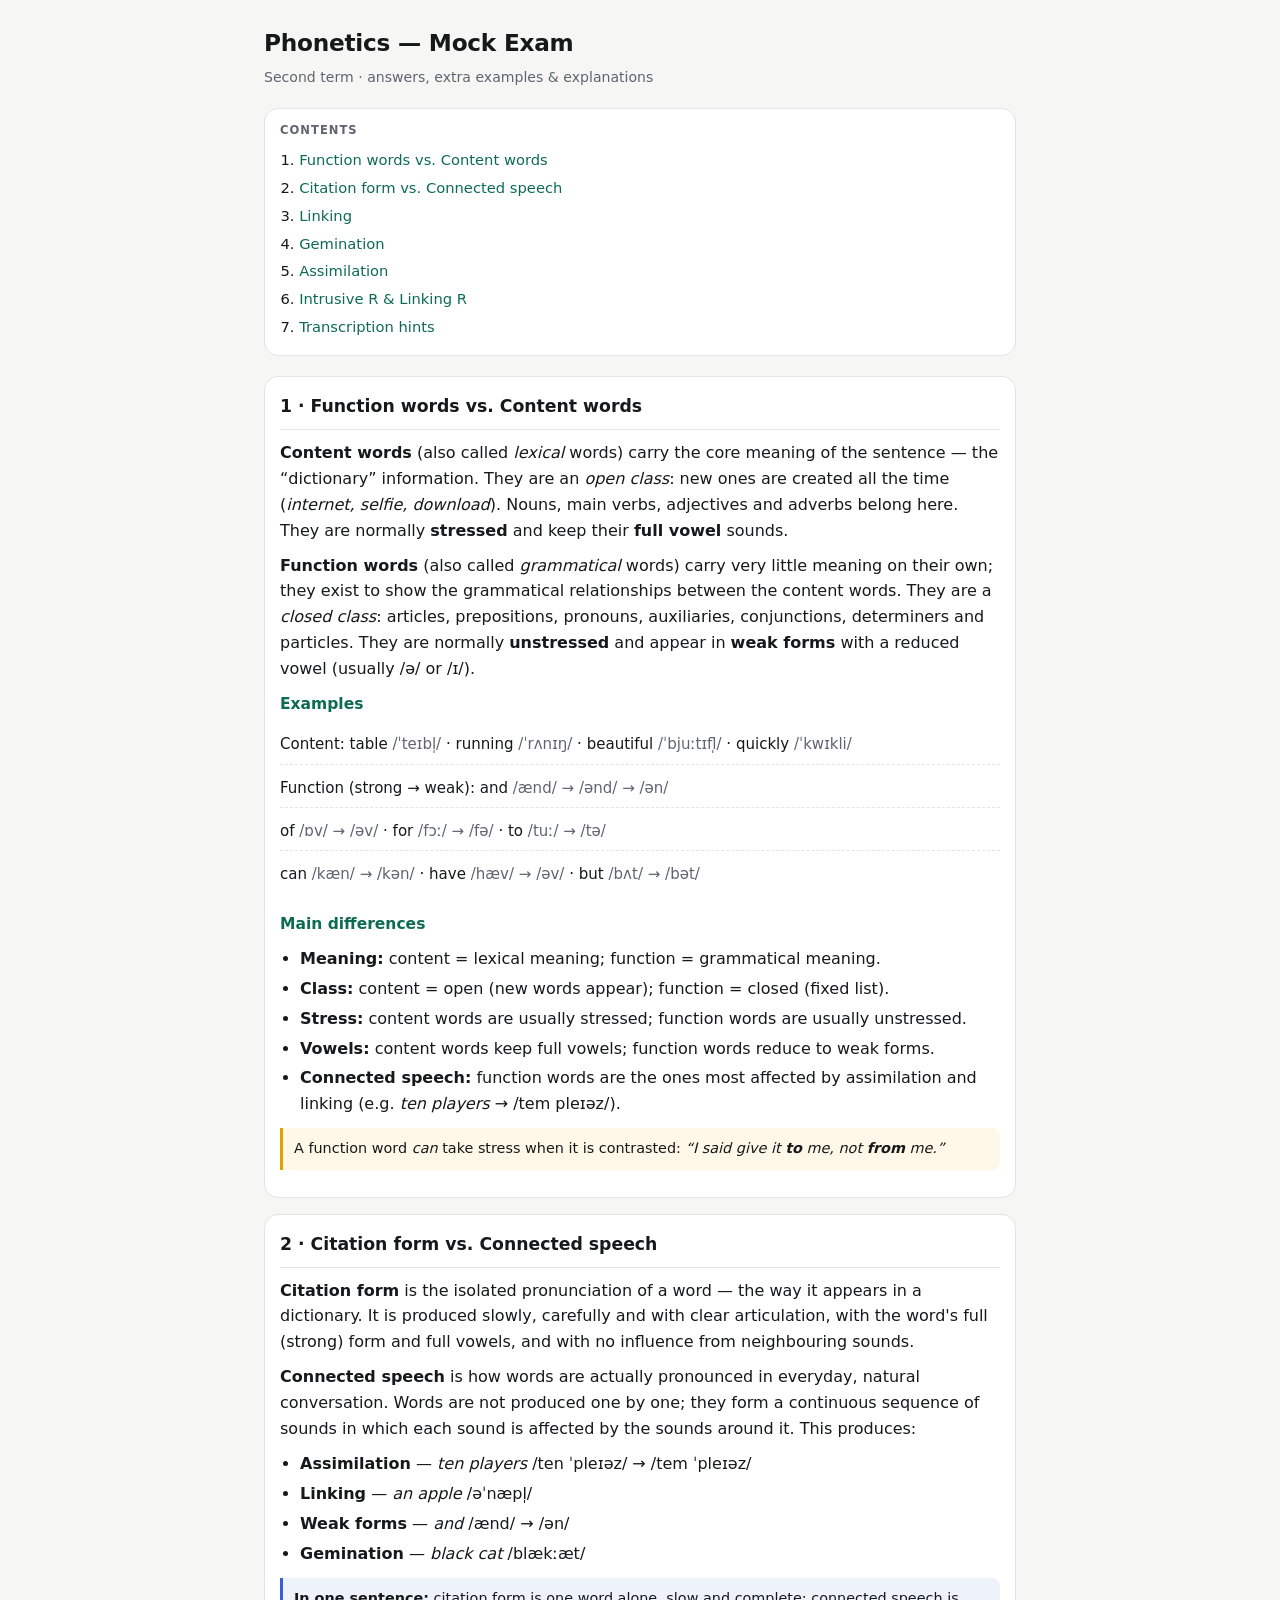
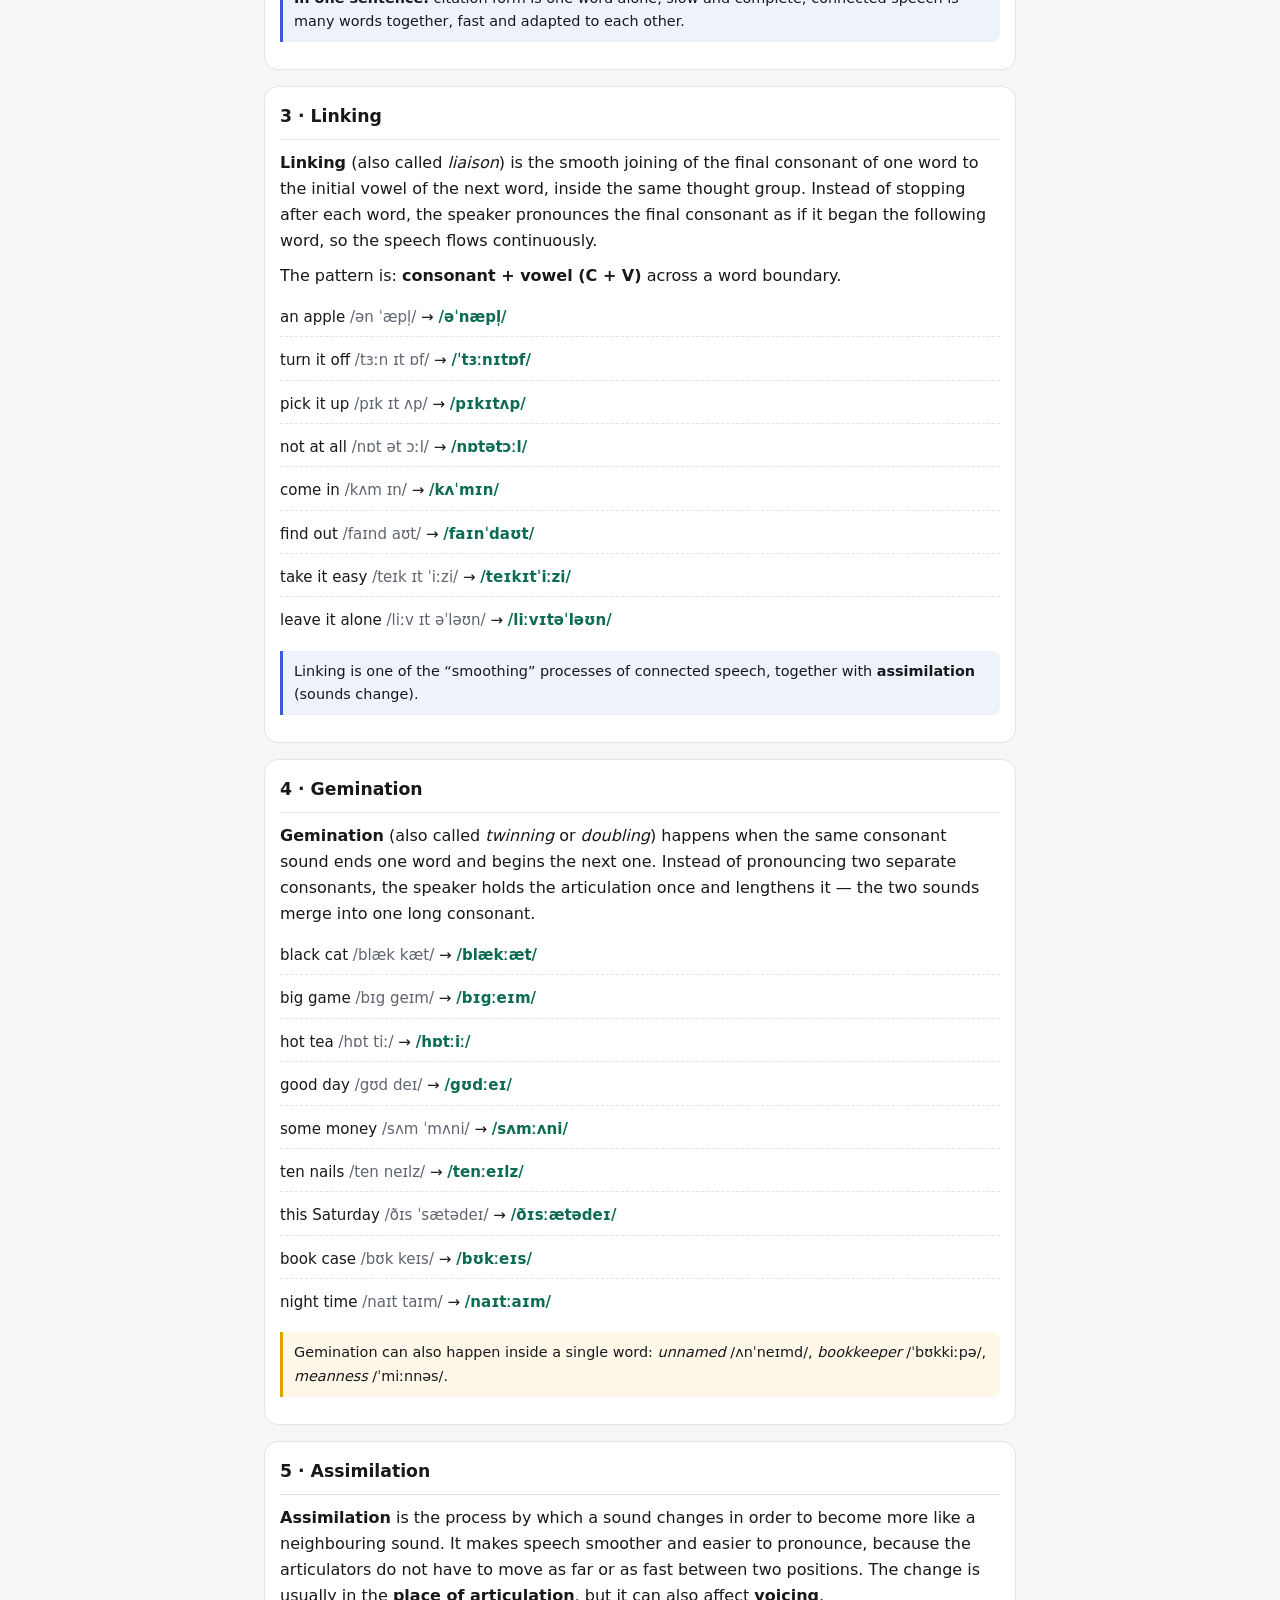
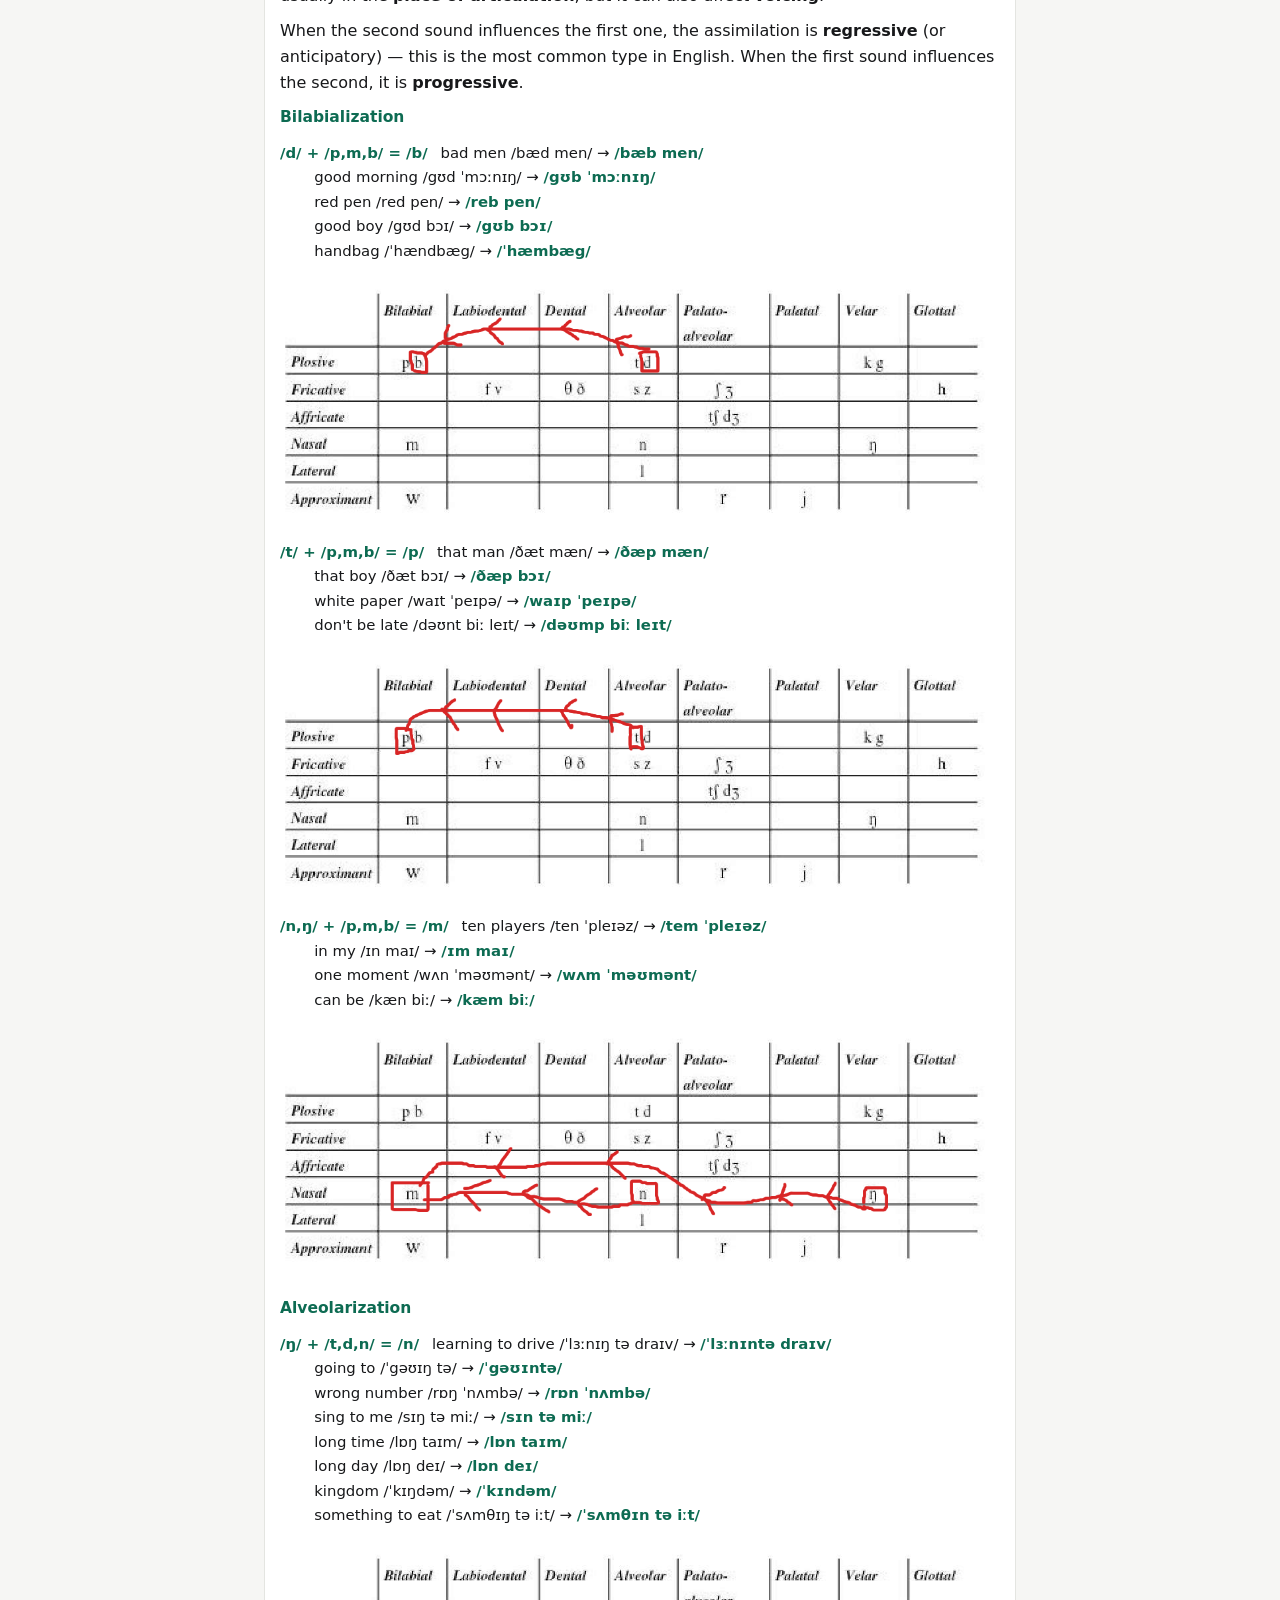
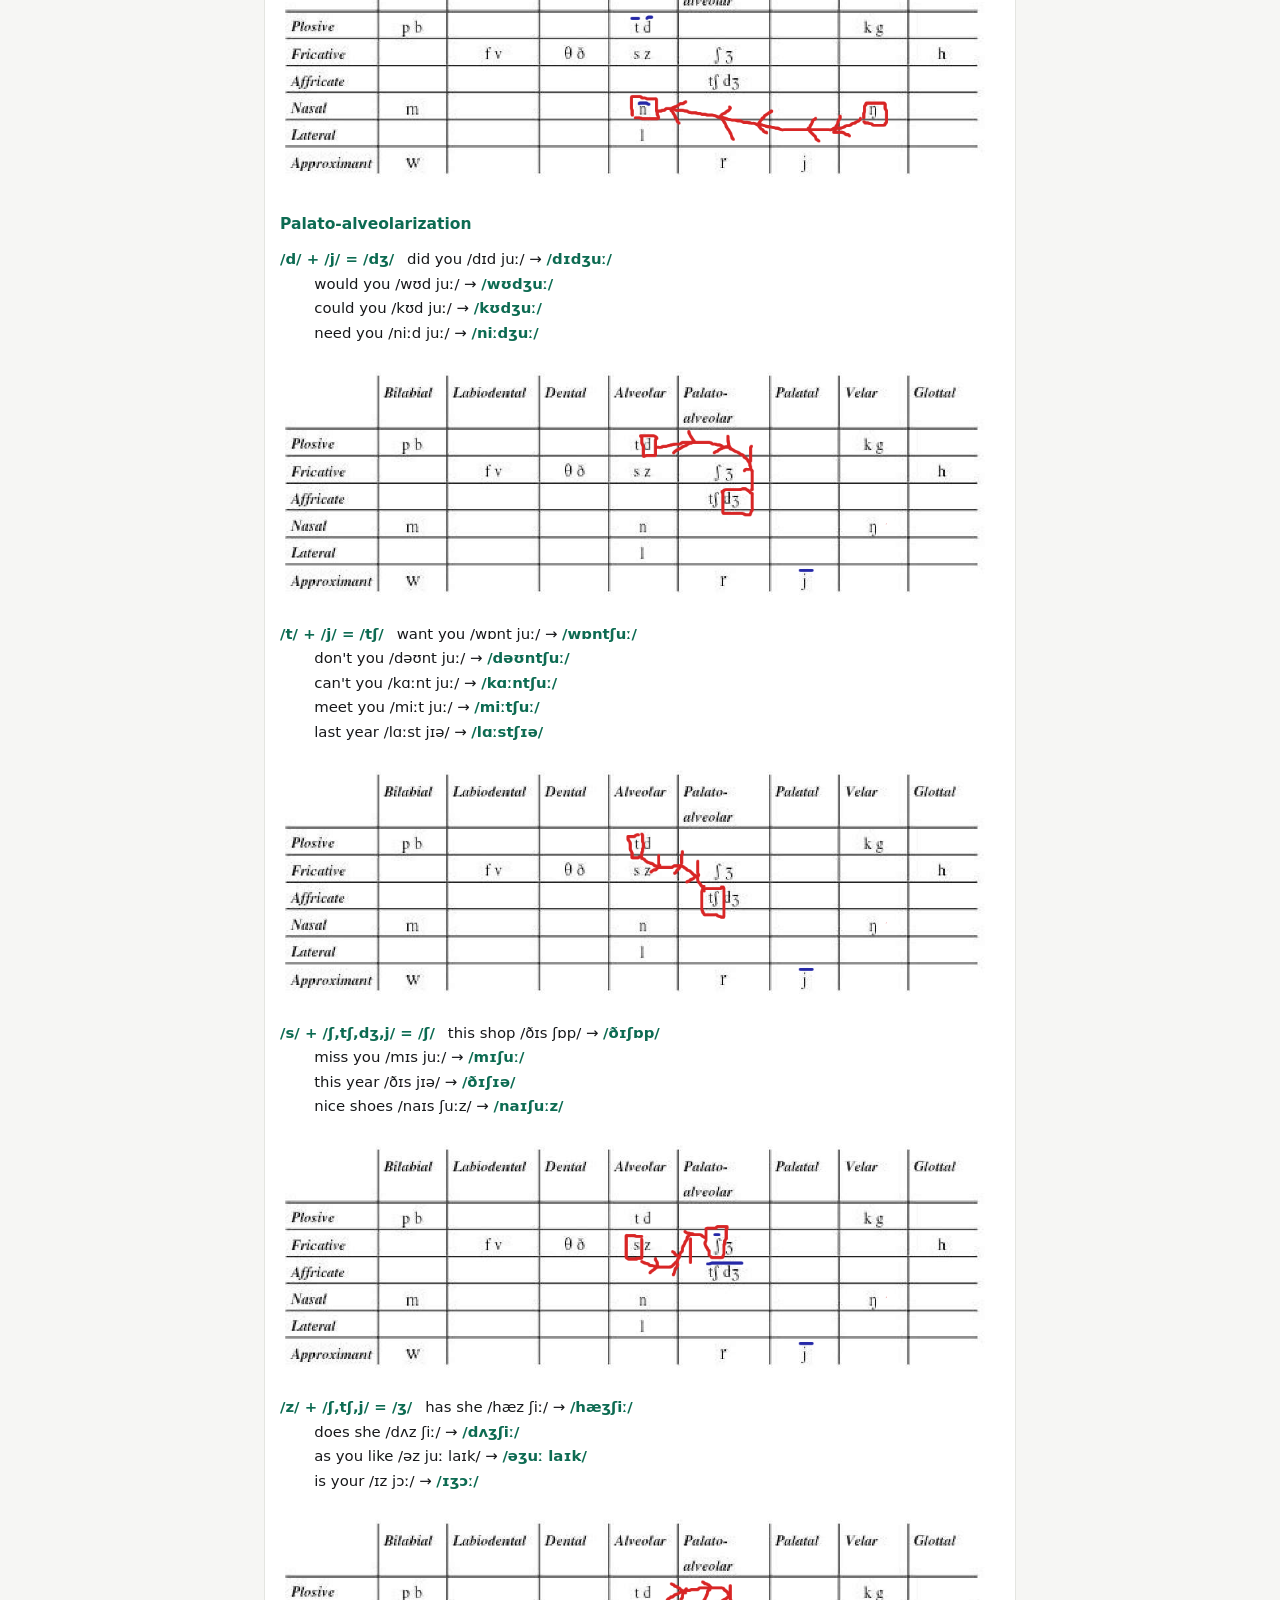
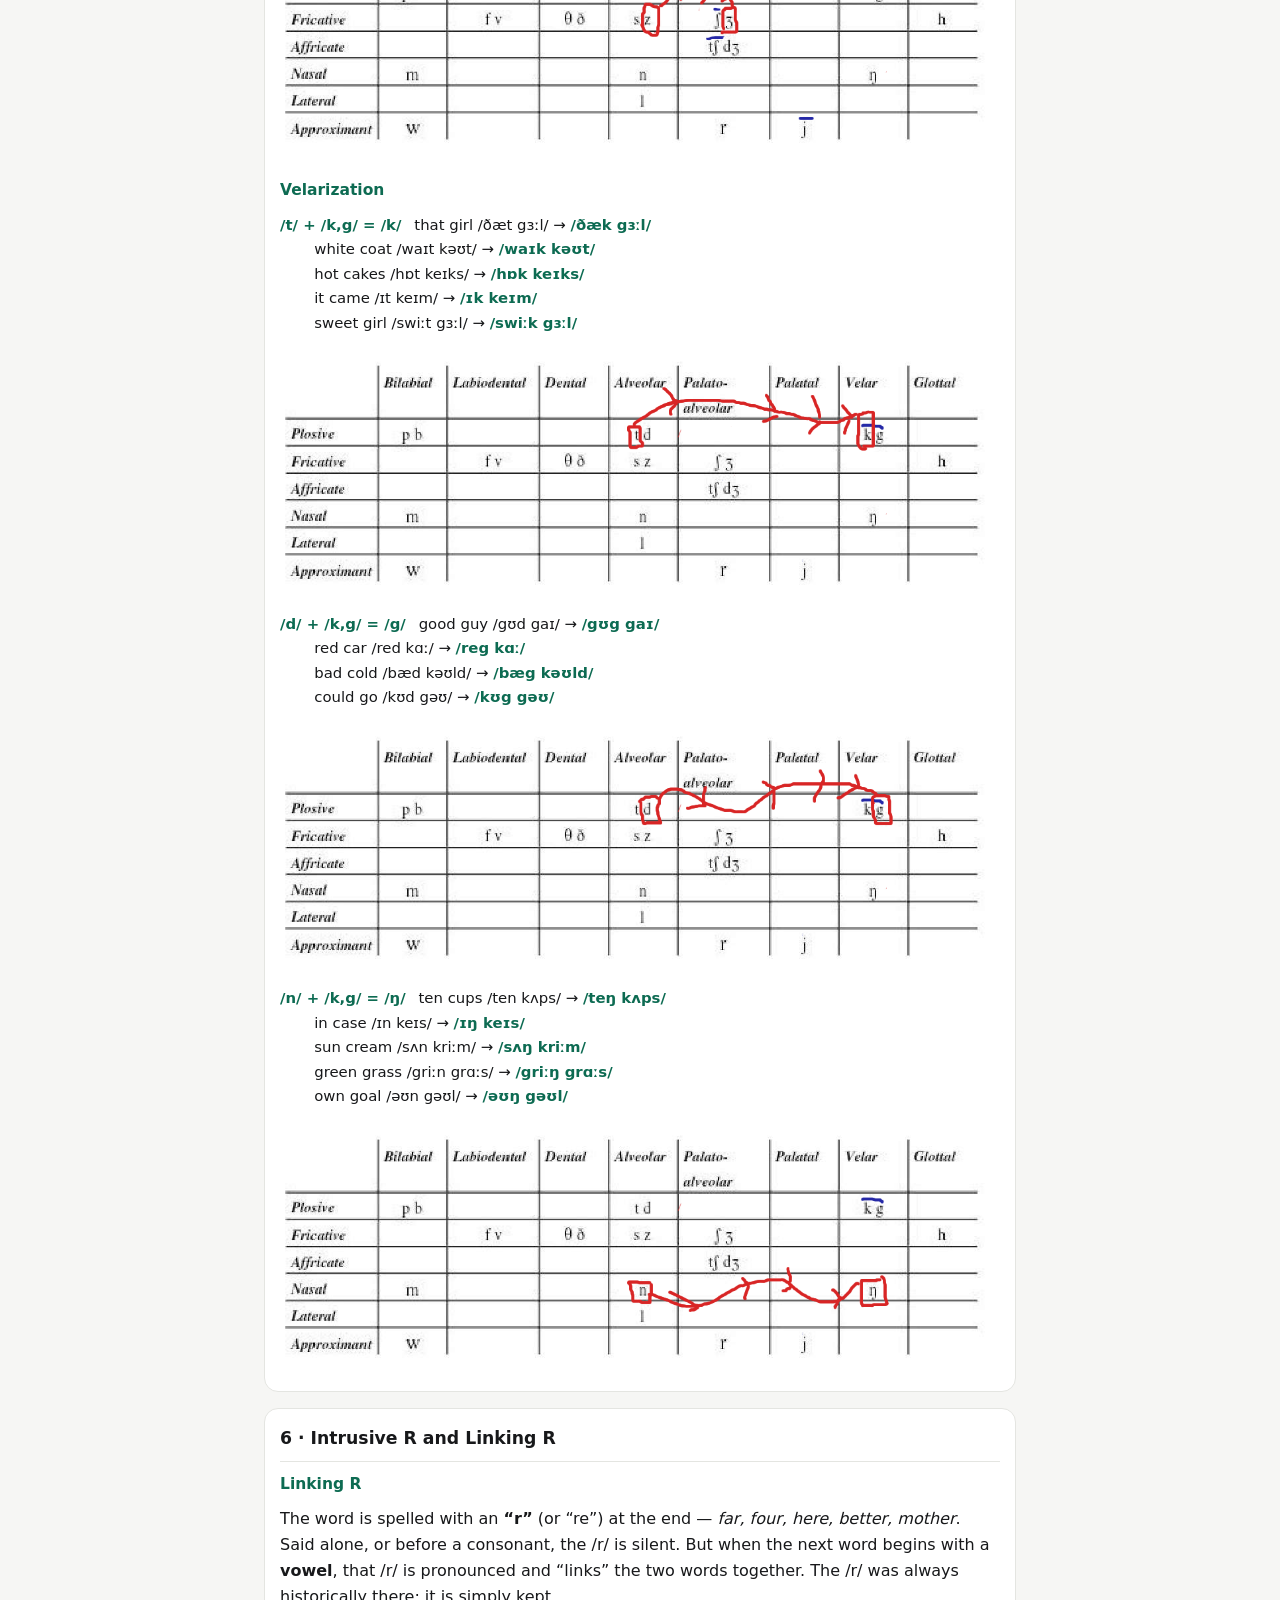
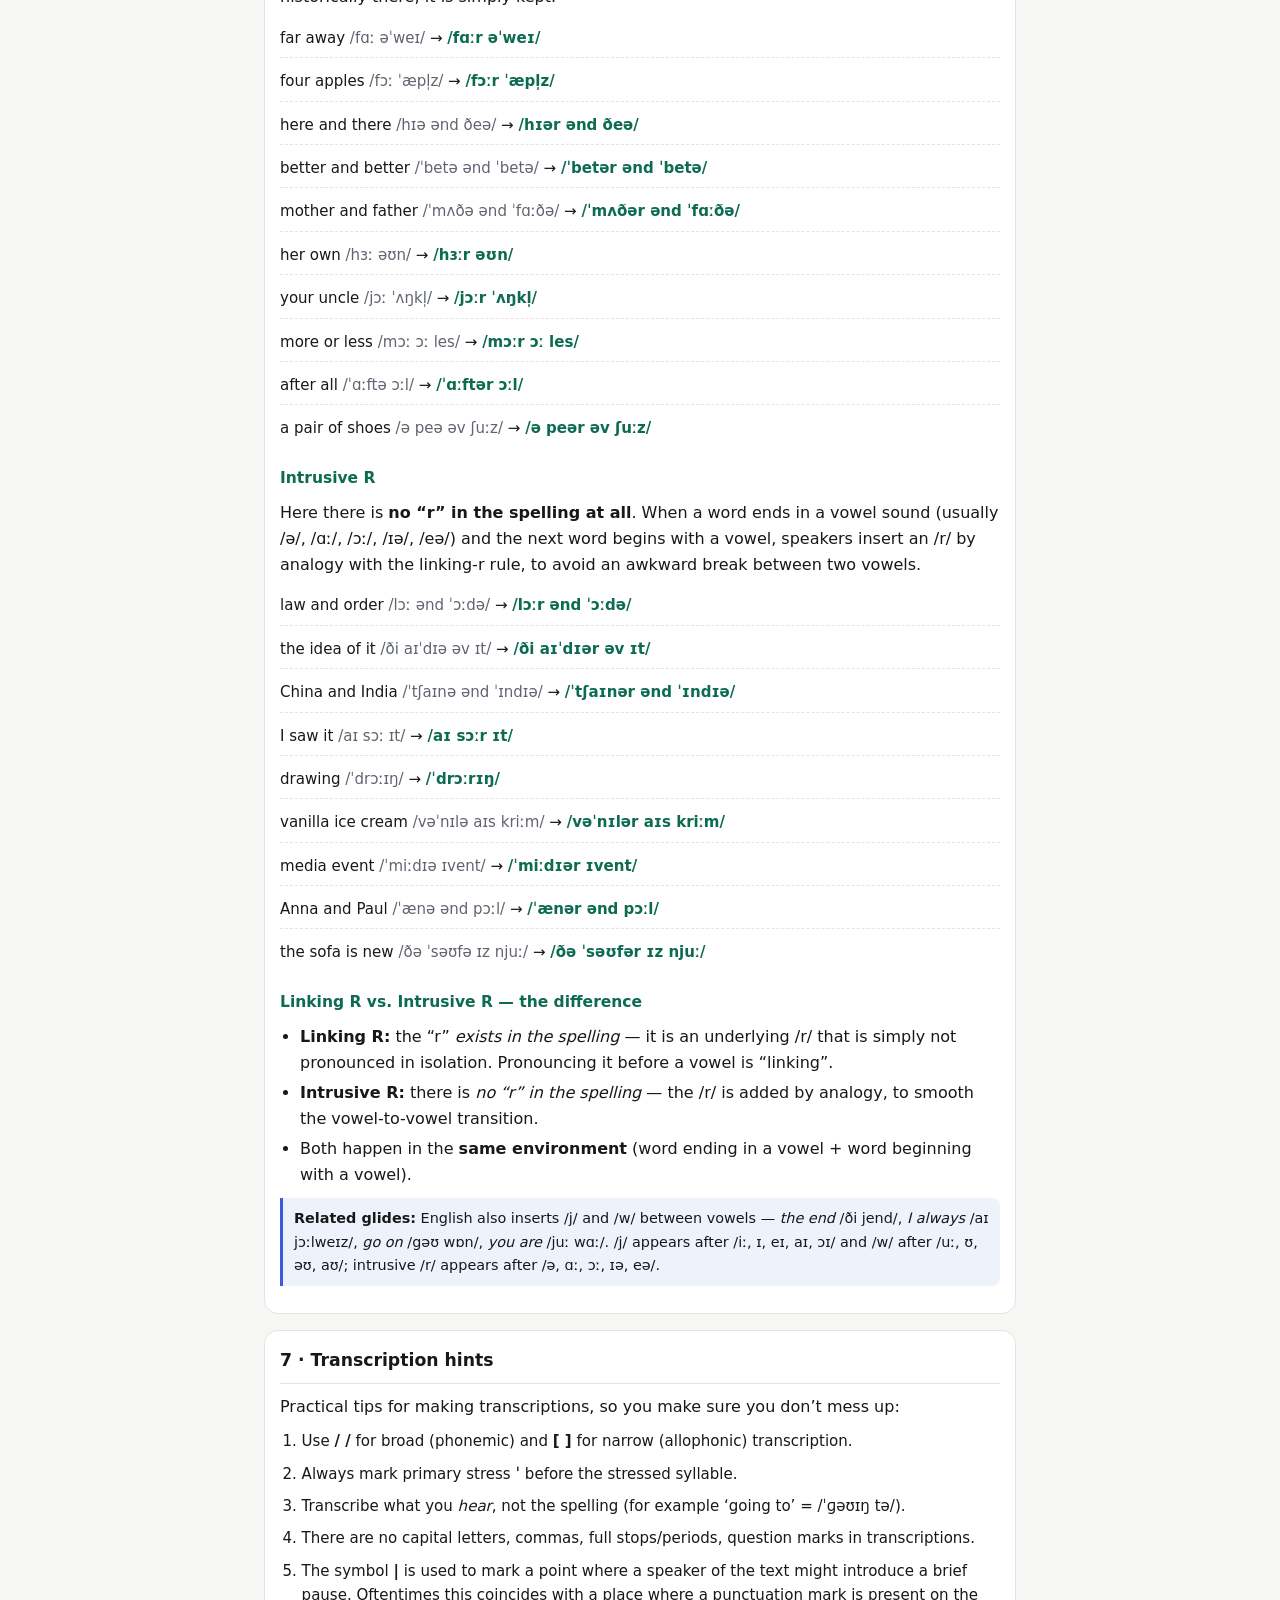
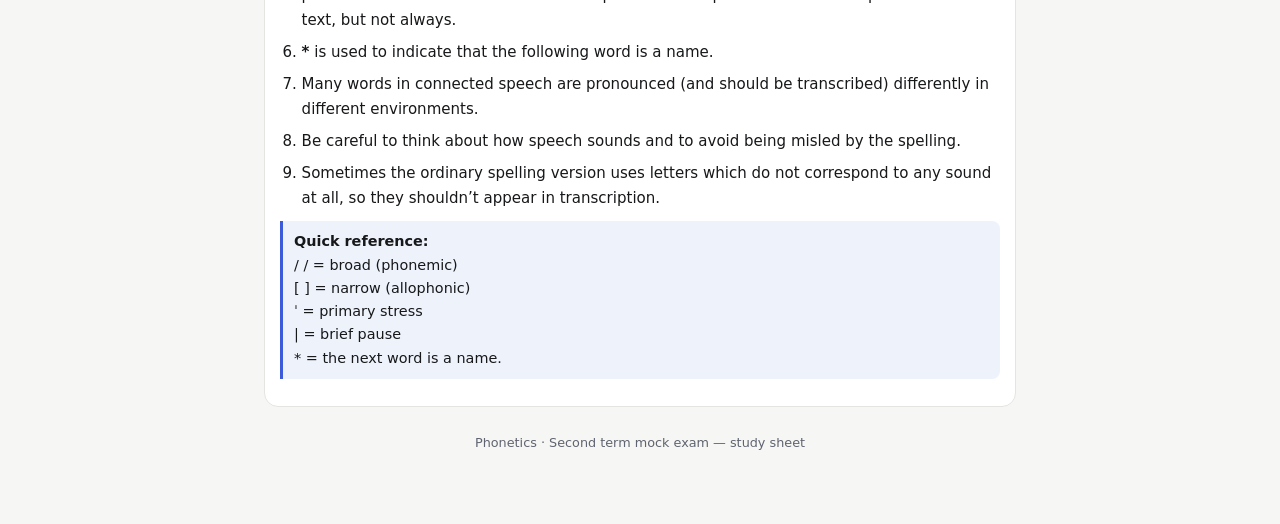
==== secondExamButBetter.html @ a76ed467 "add images and other exp" ====
<!DOCTYPE html>
<html lang="en">
<head>
<meta charset="utf-8">
<meta name="viewport" content="width=device-width, initial-scale=1">
<title>Phonetics — Mock Exam Study Notes</title>
<style>
  :root{
    --bg:#f6f6f4; --card:#fff; --fg:#17181a; --muted:#5f6470;
    --line:#e4e5e1; --accent:#0d6b52;
    --ipa: "Charis SIL","Doulos SIL","Gentium Plus","Lucida Sans Unicode","Segoe UI",system-ui,sans-serif;
  }
  *{box-sizing:border-box}
  html{-webkit-text-size-adjust:100%}
  body{
    margin:0; background:var(--bg); color:var(--fg);
    font:16px/1.62 system-ui,-apple-system,"Segoe UI",Roboto,Helvetica,Arial,sans-serif;
  }
  .wrap{max-width:780px; margin:0 auto; padding:18px 14px 70px}
  header{padding:6px 0 10px}
  h1{font-size:1.45rem; margin:0 0 4px; letter-spacing:-.01em}
  .sub{margin:0; color:var(--muted); font-size:.88rem}

  nav.toc{background:var(--card); border:1px solid var(--line); border-radius:14px; padding:12px 15px; margin:10px 0 20px}
  nav.toc h2{font-size:.72rem; text-transform:uppercase; letter-spacing:.09em; color:var(--muted); margin:0 0 8px; border:0; padding:0}
  nav.toc ol{margin:0; padding-left:1.3em; font-size:.92rem}
  nav.toc li{margin:4px 0}

  a{color:var(--accent); text-decoration:none}
  a:hover{text-decoration:underline}

  section{background:var(--card); border:1px solid var(--line); border-radius:14px; padding:16px 15px; margin:0 0 16px; scroll-margin-top:12px}
  h2{font-size:1.08rem; margin:0 0 10px; padding-bottom:8px; border-bottom:1px solid var(--line)}
  h3{font-size:.97rem; margin:18px 0 6px; color:var(--accent)}
  h3:first-of-type{margin-top:10px}
  p{margin:9px 0}
  ul,ol{margin:9px 0; padding-left:1.25em}
  li{margin:4px 0}

  .ipa,.from,.to,code{font-family:var(--ipa)}

  /* plain example list */
  ul.ex{list-style:none; padding:0; margin:8px 0}
  ul.ex li{padding:7px 0; border-bottom:1px dashed var(--line); font-size:.94rem; font-family:var(--ipa)}
  ul.ex li:last-child{border-bottom:0}
  .from{color:var(--muted)}
  .to{font-weight:650; color:var(--accent)}

  /* grouped assimilation rules */
  .rule-block{
    font-family:var(--ipa);
    font-size:.93rem;
    line-height:1.65;
    margin:10px 0 16px;
  }
  .rule-first{margin:0}
  .rule-first b{color:var(--accent); font-weight:700; margin-right:.55em}
  .rule-cont{margin:0; padding-left:2.3em}
  .rule-first .to, .rule-cont .to{font-weight:650; color:var(--accent)}

  /* transcription hints */
  ol.hints{padding-left:1.35em}
  ol.hints li{margin:8px 0; font-size:.94rem}

  .note{background:#fff8e8; border-left:3px solid #e0a100; padding:9px 11px; border-radius:0 8px 8px 0; font-size:.9rem; margin:11px 0}
  .tip{background:#eef2fb; border-left:3px solid #3b5bdb; padding:9px 11px; border-radius:0 8px 8px 0; font-size:.9rem; margin:11px 0}

  footer{text-align:center; color:var(--muted); font-size:.8rem; padding:10px 0 0}

  @media print{
    body{background:#fff}
    section,nav.toc{border-color:#ccc; break-inside:avoid}
    a{color:var(--fg)}
  }
  img{
width: 100%;
    
  }
</style>
</head>
<body>
<div class="wrap">

  <header>
    <h1>Phonetics — Mock Exam</h1>
    <p class="sub">Second term · answers, extra examples &amp; explanations</p>
  </header>

  <nav class="toc">
    <h2>Contents</h2>
    <ol>
      <li><a href="#q1">Function words vs. Content words</a></li>
      <li><a href="#q5">Citation form vs. Connected speech</a></li>
      <li><a href="#link">Linking</a></li>
      <li><a href="#gem">Gemination</a></li>
      <li><a href="#assim">Assimilation</a></li>
      <li><a href="#r">Intrusive R &amp; Linking R</a></li>
      <li><a href="#hints">Transcription hints</a></li>
    </ol>
  </nav>

  <main>

    <!-- 1 · Function vs Content words -->
    <section id="q1">
      <h2>1 · Function words vs. Content words</h2>

      <p><strong>Content words</strong> (also called <em>lexical</em> words) carry the core meaning of the
      sentence — the “dictionary” information. They are an <em>open class</em>: new ones are created all the
      time (<em>internet, selfie, download</em>). Nouns, main verbs, adjectives and adverbs belong here.
      They are normally <strong>stressed</strong> and keep their <strong>full vowel</strong> sounds.</p>

      <p><strong>Function words</strong> (also called <em>grammatical</em> words) carry very little meaning on
      their own; they exist to show the grammatical relationships between the content words. They are a
      <em>closed class</em>: articles, prepositions, pronouns, auxiliaries, conjunctions, determiners and
      particles. They are normally <strong>unstressed</strong> and appear in <strong>weak forms</strong> with a
      reduced vowel (usually /ə/ or /ɪ/).</p>

      <h3>Examples</h3>
      <ul class="ex">
        <li>Content: table <span class="from">/ˈteɪbl̩/</span> · running <span class="from">/ˈrʌnɪŋ/</span> · beautiful <span class="from">/ˈbjuːtɪfl̩/</span> · quickly <span class="from">/ˈkwɪkli/</span></li>
        <li>Function (strong → weak): and <span class="from">/ænd/ → /ənd/ → /ən/</span></li>
        <li>of <span class="from">/ɒv/ → /əv/</span> · for <span class="from">/fɔː/ → /fə/</span> · to <span class="from">/tuː/ → /tə/</span></li>
        <li>can <span class="from">/kæn/ → /kən/</span> · have <span class="from">/hæv/ → /əv/</span> · but <span class="from">/bʌt/ → /bət/</span></li>
      </ul>

      <h3>Main differences</h3>
      <ul>
        <li><strong>Meaning:</strong> content = lexical meaning; function = grammatical meaning.</li>
        <li><strong>Class:</strong> content = open (new words appear); function = closed (fixed list).</li>
        <li><strong>Stress:</strong> content words are usually stressed; function words are usually unstressed.</li>
        <li><strong>Vowels:</strong> content words keep full vowels; function words reduce to weak forms.</li>
        <li><strong>Connected speech:</strong> function words are the ones most affected by assimilation
            and linking (e.g. <em>ten players</em> → <span class="ipa">/tem pleɪəz/</span>).</li>
      </ul>

      <div class="note">A function word <em>can</em> take stress when it is contrasted:
      <em>“I said give it <strong>to</strong> me, not <strong>from</strong> me.”</em></div>
    </section>

    <!-- 2 · Citation vs Connected -->
    <section id="q5">
      <h2>2 · Citation form vs. Connected speech</h2>

      <p><strong>Citation form</strong> is the isolated pronunciation of a word — the way it appears in a
      dictionary. It is produced slowly, carefully and with clear articulation, with the word's full (strong)
      form and full vowels, and with no influence from neighbouring sounds.</p>

      <p><strong>Connected speech</strong> is how words are actually pronounced in everyday, natural
      conversation. Words are not produced one by one; they form a continuous sequence of sounds in which each
      sound is affected by the sounds around it. This produces:</p>

      <ul>
        <li><strong>Assimilation</strong> — <em>ten players</em> <span class="ipa">/ten ˈpleɪəz/ → /tem ˈpleɪəz/</span></li>
        <li><strong>Linking</strong> — <em>an apple</em> <span class="ipa">/əˈnæpl̩/</span></li>
        <li><strong>Weak forms</strong> — <em>and</em> <span class="ipa">/ænd/ → /ən/</span></li>
        <li><strong>Gemination</strong> — <em>black cat</em> <span class="ipa">/blækːæt/</span></li>
      </ul>

      <div class="tip"><strong>In one sentence:</strong> citation form is one word alone, slow and complete;
      connected speech is many words together, fast and adapted to each other.</div>
    </section>

    <!-- 3 · Linking -->
    <section id="link">
      <h2>3 · Linking</h2>

      <p><strong>Linking</strong> (also called <em>liaison</em>) is the smooth joining of the final consonant
      of one word to the initial vowel of the next word, inside the same thought group. Instead of stopping
      after each word, the speaker pronounces the final consonant as if it began the following word, so the
      speech flows continuously.</p>

      <p>The pattern is: <strong>consonant + vowel (C + V)</strong> across a word boundary.</p>

      <ul class="ex">
        <li>an apple <span class="from">/ən ˈæpl̩/</span> → <span class="to">/əˈnæpl̩/</span></li>
        <li>turn it off <span class="from">/tɜːn ɪt ɒf/</span> → <span class="to">/ˈtɜːnɪtɒf/</span></li>
        <li>pick it up <span class="from">/pɪk ɪt ʌp/</span> → <span class="to">/pɪkɪtʌp/</span></li>
        <li>not at all <span class="from">/nɒt ət ɔːl/</span> → <span class="to">/nɒtətɔːl/</span></li>
        <li>come in <span class="from">/kʌm ɪn/</span> → <span class="to">/kʌˈmɪn/</span></li>
        <li>find out <span class="from">/faɪnd aʊt/</span> → <span class="to">/faɪnˈdaʊt/</span></li>
        <li>take it easy <span class="from">/teɪk ɪt ˈiːzi/</span> → <span class="to">/teɪkɪtˈiːzi/</span></li>
        <li>leave it alone <span class="from">/liːv ɪt əˈləʊn/</span> → <span class="to">/liːvɪtəˈləʊn/</span></li>
      </ul>

      <div class="tip">Linking is one of the “smoothing” processes of connected speech, together with
      <strong>assimilation</strong> (sounds change).</div>
    </section>

    <!-- 4 · Gemination -->
    <section id="gem">
      <h2>4 · Gemination</h2>

      <p><strong>Gemination</strong> (also called <em>twinning</em> or <em>doubling</em>) happens when the same
      consonant sound ends one word and begins the next one. Instead of pronouncing two separate consonants,
      the speaker holds the articulation once and lengthens it — the two sounds merge into one long
      consonant.</p>

      <ul class="ex">
        <li>black cat <span class="from">/blæk kæt/</span> → <span class="to">/blækːæt/</span></li>
        <li>big game <span class="from">/bɪg geɪm/</span> → <span class="to">/bɪgːeɪm/</span></li>
        <li>hot tea <span class="from">/hɒt tiː/</span> → <span class="to">/hɒtːiː/</span></li>
        <li>good day <span class="from">/gʊd deɪ/</span> → <span class="to">/gʊdːeɪ/</span></li>
        <li>some money <span class="from">/sʌm ˈmʌni/</span> → <span class="to">/sʌmːʌni/</span></li>
        <li>ten nails <span class="from">/ten neɪlz/</span> → <span class="to">/tenːeɪlz/</span></li>
        <li>this Saturday <span class="from">/ðɪs ˈsætədeɪ/</span> → <span class="to">/ðɪsːætədeɪ/</span></li>
        <li>book case <span class="from">/bʊk keɪs/</span> → <span class="to">/bʊkːeɪs/</span></li>
        <li>night time <span class="from">/naɪt taɪm/</span> → <span class="to">/naɪtːaɪm/</span></li>
      </ul>

      <div class="note">Gemination can also happen inside a single word:
      <em>unnamed</em> <span class="ipa">/ʌnˈneɪmd/</span>, <em>bookkeeper</em>
      <span class="ipa">/ˈbʊkkiːpə/</span>, <em>meanness</em> <span class="ipa">/ˈmiːnnəs/</span>.</div>
    </section>

    <!-- 5 · Assimilation -->
    <section id="assim">
      <h2>5 · Assimilation</h2>

      <p><strong>Assimilation</strong> is the process by which a sound changes in order to become more like a
      neighbouring sound. It makes speech smoother and easier to pronounce, because the articulators do not
      have to move as far or as fast between two positions. The change is usually in the
      <strong>place of articulation</strong>, but it can also affect <strong>voicing</strong>.</p>

      <p>When the second sound influences the first one, the assimilation is
      <strong>regressive</strong> (or anticipatory) — this is the most common type in English. When the first
      sound influences the second, it is <strong>progressive</strong>.</p>

      <h3>Bilabialization</h3>

      <div class="rule-block">
        <p class="rule-first"><b>/d/ + /p,m,b/ = /b/</b> bad men /bæd men/ → <span class="to">/bæb men/</span></p>
        <p class="rule-cont">good morning /gʊd ˈmɔːnɪŋ/ → <span class="to">/gʊb ˈmɔːnɪŋ/</span></p>
        <p class="rule-cont">red pen /red pen/ → <span class="to">/reb pen/</span></p>
        <p class="rule-cont">good boy /gʊd bɔɪ/ → <span class="to">/gʊb bɔɪ/</span></p>
        <p class="rule-cont">handbag /ˈhændbæg/ → <span class="to">/ˈhæmbæg/</span></p>
      </div>
      <img src="imgs/img0.png" >

      <div class="rule-block">
        <p class="rule-first"><b>/t/ + /p,m,b/ = /p/</b> that man /ðæt mæn/ → <span class="to">/ðæp mæn/</span></p>
        <p class="rule-cont">that boy /ðæt bɔɪ/ → <span class="to">/ðæp bɔɪ/</span></p>
        <p class="rule-cont">white paper /waɪt ˈpeɪpə/ → <span class="to">/waɪp ˈpeɪpə/</span></p>
        <p class="rule-cont">don't be late /dəʊnt biː leɪt/ → <span class="to">/dəʊmp biː leɪt/</span></p>
      </div>

      <img src="./imgs/img1.png" >
      <div class="rule-block">
        <p class="rule-first"><b>/n,ŋ/ + /p,m,b/ = /m/</b> ten players /ten ˈpleɪəz/ → <span class="to">/tem ˈpleɪəz/</span></p>
        <p class="rule-cont">in my /ɪn maɪ/ → <span class="to">/ɪm maɪ/</span></p>
        <p class="rule-cont">one moment /wʌn ˈməʊmənt/ → <span class="to">/wʌm ˈməʊmənt/</span></p>
        <p class="rule-cont">can be /kæn biː/ → <span class="to">/kæm biː/</span></p>
      </div>

      <img src="./imgs/img2.png" >
      <h3>Alveolarization</h3>

      <div class="rule-block">
        <p class="rule-first"><b>/ŋ/ + /t,d,n/ = /n/</b> learning to drive /ˈlɜːnɪŋ tə draɪv/ → <span class="to">/ˈlɜːnɪntə draɪv/</span></p>
        <p class="rule-cont">going to /ˈgəʊɪŋ tə/ → <span class="to">/ˈgəʊɪntə/</span></p>
        <p class="rule-cont">wrong number /rɒŋ ˈnʌmbə/ → <span class="to">/rɒn ˈnʌmbə/</span></p>
        <p class="rule-cont">sing to me /sɪŋ tə miː/ → <span class="to">/sɪn tə miː/</span></p>
        <p class="rule-cont">long time /lɒŋ taɪm/ → <span class="to">/lɒn taɪm/</span></p>
        <p class="rule-cont">long day /lɒŋ deɪ/ → <span class="to">/lɒn deɪ/</span></p>
        <p class="rule-cont">kingdom /ˈkɪŋdəm/ → <span class="to">/ˈkɪndəm/</span></p>
        <p class="rule-cont">something to eat /ˈsʌmθɪŋ tə iːt/ → <span class="to">/ˈsʌmθɪn tə iːt/</span></p>
      </div>


      <img src="./imgs/img3.png" >
      <h3>Palato-alveolarization</h3>

      <div class="rule-block">
        <p class="rule-first"><b>/d/ + /j/ = /dʒ/</b> did you /dɪd juː/ → <span class="to">/dɪdʒuː/</span></p>
        <p class="rule-cont">would you /wʊd juː/ → <span class="to">/wʊdʒuː/</span></p>
        <p class="rule-cont">could you /kʊd juː/ → <span class="to">/kʊdʒuː/</span></p>
        <p class="rule-cont">need you /niːd juː/ → <span class="to">/niːdʒuː/</span></p>
      </div>


      <img src="./imgs/img4.png" >
      <div class="rule-block">
        <p class="rule-first"><b>/t/ + /j/ = /tʃ/</b> want you /wɒnt juː/ → <span class="to">/wɒntʃuː/</span></p>
        <p class="rule-cont">don't you /dəʊnt juː/ → <span class="to">/dəʊntʃuː/</span></p>
        <p class="rule-cont">can't you /kɑːnt juː/ → <span class="to">/kɑːntʃuː/</span></p>
        <p class="rule-cont">meet you /miːt juː/ → <span class="to">/miːtʃuː/</span></p>
        <p class="rule-cont">last year /lɑːst jɪə/ → <span class="to">/lɑːstʃɪə/</span></p>
      </div>


      <img src="./imgs/img5.png" >
      <div class="rule-block">
        <p class="rule-first"><b>/s/ + /ʃ,tʃ,dʒ,j/ = /ʃ/</b> this shop /ðɪs ʃɒp/ → <span class="to">/ðɪʃɒp/</span></p>
        <p class="rule-cont">miss you /mɪs juː/ → <span class="to">/mɪʃuː/</span></p>
        <p class="rule-cont">this year /ðɪs jɪə/ → <span class="to">/ðɪʃɪə/</span></p>
        <p class="rule-cont">nice shoes /naɪs ʃuːz/ → <span class="to">/naɪʃuːz/</span></p>
      </div>

      <img src="./imgs/img6.png" >

      <div class="rule-block">
        <p class="rule-first"><b>/z/ + /ʃ,tʃ,j/ = /ʒ/</b> has she /hæz ʃiː/ → <span class="to">/hæʒʃiː/</span></p>
        <p class="rule-cont">does she /dʌz ʃiː/ → <span class="to">/dʌʒʃiː/</span></p>
        <p class="rule-cont">as you like /əz juː laɪk/ → <span class="to">/əʒuː laɪk/</span></p>
        <p class="rule-cont">is your /ɪz jɔː/ → <span class="to">/ɪʒɔː/</span></p>
      </div>


      <img src="./imgs/img7.png" >
      <h3>Velarization</h3>

      <div class="rule-block">
        <p class="rule-first"><b>/t/ + /k,g/ = /k/</b> that girl /ðæt gɜːl/ → <span class="to">/ðæk gɜːl/</span></p>
        <p class="rule-cont">white coat /waɪt kəʊt/ → <span class="to">/waɪk kəʊt/</span></p>
        <p class="rule-cont">hot cakes /hɒt keɪks/ → <span class="to">/hɒk keɪks/</span></p>
        <p class="rule-cont">it came /ɪt keɪm/ → <span class="to">/ɪk keɪm/</span></p>
        <p class="rule-cont">sweet girl /swiːt gɜːl/ → <span class="to">/swiːk gɜːl/</span></p>
      </div>

      <img src="./imgs/img8.png" >
      <div class="rule-block">
        <p class="rule-first"><b>/d/ + /k,g/ = /g/</b> good guy /gʊd gaɪ/ → <span class="to">/gʊg gaɪ/</span></p>
        <p class="rule-cont">red car /red kɑː/ → <span class="to">/reg kɑː/</span></p>
        <p class="rule-cont">bad cold /bæd kəʊld/ → <span class="to">/bæg kəʊld/</span></p>
        <p class="rule-cont">could go /kʊd gəʊ/ → <span class="to">/kʊg gəʊ/</span></p>
      </div>


      <img src="./imgs/img9.png" >
      <div class="rule-block">
        <p class="rule-first"><b>/n/ + /k,g/ = /ŋ/</b> ten cups /ten kʌps/ → <span class="to">/teŋ kʌps/</span></p>
        <p class="rule-cont">in case /ɪn keɪs/ → <span class="to">/ɪŋ keɪs/</span></p>
        <p class="rule-cont">sun cream /sʌn kriːm/ → <span class="to">/sʌŋ kriːm/</span></p>
        <p class="rule-cont">green grass /griːn grɑːs/ → <span class="to">/griːŋ grɑːs/</span></p>
        <p class="rule-cont">own goal /əʊn gəʊl/ → <span class="to">/əʊŋ gəʊl/</span></p>
      </div>

      <img src="./imgs/img10.png" >
    </section>

    <!-- 6 · Intrusive R & Linking R -->
    <section id="r">
      <h2>6 · Intrusive R and Linking R</h2>

      <h3>Linking R</h3>
      <p>The word is spelled with an <strong>“r”</strong> (or “re”) at the end — <em>far, four, here, better,
      mother</em>. Said alone, or before a consonant, the /r/ is silent. But when the next word begins with a
      <strong>vowel</strong>, that /r/ is pronounced and “links” the two words together. The /r/ was always
      historically there; it is simply kept.</p>

      <ul class="ex">
        <li>far away <span class="from">/fɑː əˈweɪ/</span> → <span class="to">/fɑːr əˈweɪ/</span></li>
        <li>four apples <span class="from">/fɔː ˈæpl̩z/</span> → <span class="to">/fɔːr ˈæpl̩z/</span></li>
        <li>here and there <span class="from">/hɪə ənd ðeə/</span> → <span class="to">/hɪər ənd ðeə/</span></li>
        <li>better and better <span class="from">/ˈbetə ənd ˈbetə/</span> → <span class="to">/ˈbetər ənd ˈbetə/</span></li>
        <li>mother and father <span class="from">/ˈmʌðə ənd ˈfɑːðə/</span> → <span class="to">/ˈmʌðər ənd ˈfɑːðə/</span></li>
        <li>her own <span class="from">/hɜː əʊn/</span> → <span class="to">/hɜːr əʊn/</span></li>
        <li>your uncle <span class="from">/jɔː ˈʌŋkl̩/</span> → <span class="to">/jɔːr ˈʌŋkl̩/</span></li>
        <li>more or less <span class="from">/mɔː ɔː les/</span> → <span class="to">/mɔːr ɔː les/</span></li>
        <li>after all <span class="from">/ˈɑːftə ɔːl/</span> → <span class="to">/ˈɑːftər ɔːl/</span></li>
        <li>a pair of shoes <span class="from">/ə peə əv ʃuːz/</span> → <span class="to">/ə peər əv ʃuːz/</span></li>
      </ul>

      <h3>Intrusive R</h3>
      <p>Here there is <strong>no “r” in the spelling at all</strong>. When a word ends in a vowel sound
      (usually /ə/, /ɑː/, /ɔː/, /ɪə/, /eə/) and the next word begins with a vowel, speakers insert an /r/ by
      analogy with the linking-r rule, to avoid an awkward break between two vowels.</p>

      <ul class="ex">
        <li>law and order <span class="from">/lɔː ənd ˈɔːdə/</span> → <span class="to">/lɔːr ənd ˈɔːdə/</span></li>
        <li>the idea of it <span class="from">/ði aɪˈdɪə əv ɪt/</span> → <span class="to">/ði aɪˈdɪər əv ɪt/</span></li>
        <li>China and India <span class="from">/ˈtʃaɪnə ənd ˈɪndɪə/</span> → <span class="to">/ˈtʃaɪnər ənd ˈɪndɪə/</span></li>
        <li>I saw it <span class="from">/aɪ sɔː ɪt/</span> → <span class="to">/aɪ sɔːr ɪt/</span></li>
        <li>drawing <span class="from">/ˈdrɔːɪŋ/</span> → <span class="to">/ˈdrɔːrɪŋ/</span></li>
        <li>vanilla ice cream <span class="from">/vəˈnɪlə aɪs kriːm/</span> → <span class="to">/vəˈnɪlər aɪs kriːm/</span></li>
        <li>media event <span class="from">/ˈmiːdɪə ɪvent/</span> → <span class="to">/ˈmiːdɪər ɪvent/</span></li>
        <li>Anna and Paul <span class="from">/ˈænə ənd pɔːl/</span> → <span class="to">/ˈænər ənd pɔːl/</span></li>
        <li>the sofa is new <span class="from">/ðə ˈsəʊfə ɪz njuː/</span> → <span class="to">/ðə ˈsəʊfər ɪz njuː/</span></li>
      </ul>

      <h3>Linking R vs. Intrusive R — the difference</h3>
      <ul>
        <li><strong>Linking R:</strong> the “r” <em>exists in the spelling</em> — it is an underlying /r/ that
            is simply not pronounced in isolation. Pronouncing it before a vowel is “linking”.</li>
        <li><strong>Intrusive R:</strong> there is <em>no “r” in the spelling</em> — the /r/ is added by
            analogy, to smooth the vowel-to-vowel transition.</li>
        <li>Both happen in the <strong>same environment</strong> (word ending in a vowel + word beginning with
            a vowel).</li>
      </ul>

      <div class="tip"><strong>Related glides:</strong> English also inserts /j/ and /w/ between vowels —
      <em>the end</em> <span class="ipa">/ði jend/</span>, <em>I always</em> <span class="ipa">/aɪ jɔːlweɪz/</span>,
      <em>go on</em> <span class="ipa">/gəʊ wɒn/</span>, <em>you are</em> <span class="ipa">/juː wɑː/</span>.
      /j/ appears after /iː, ɪ, eɪ, aɪ, ɔɪ/ and /w/ after /uː, ʊ, əʊ, aʊ/; intrusive /r/ appears after
      /ə, ɑː, ɔː, ɪə, eə/.</div>
    </section>

    <!-- 7 · Transcription hints -->
    <section id="hints">
      <h2>7 · Transcription hints</h2>

      <p>Practical tips for making transcriptions, so you make sure you don’t mess up:</p>

      <ol class="hints">
        <li>Use <strong>/ /</strong> for broad (phonemic) and <strong>[ ]</strong> for narrow (allophonic)
            transcription.</li>
        <li>Always mark primary stress <strong>ˈ</strong> before the stressed syllable.</li>
        <li>Transcribe what you <em>hear</em>, not the spelling (for example ‘going to’ =
            <span class="ipa">/ˈɡəʊɪŋ tə/</span>).</li>
        <li>There are no capital letters, commas, full stops/periods, question marks in transcriptions.</li>
        <li>The symbol <strong>|</strong> is used to mark a point where a speaker of the text might introduce a
            brief pause. Oftentimes this coincides with a place where a punctuation mark is present on the
            text, but not always.</li>
        <li><strong>*</strong> is used to indicate that the following word is a name.</li>
        <li>Many words in connected speech are pronounced (and should be transcribed) differently in different
            environments.</li>
        <li>Be careful to think about how speech sounds and to avoid being misled by the spelling.</li>
        <li>Sometimes the ordinary spelling version uses letters which do not correspond to any sound at all,
            so they shouldn’t appear in transcription.</li>
      </ol>

      <div class="tip"><strong>Quick reference:</strong> <br> / / = broad (phonemic) <br> [ ] = narrow (allophonic) <br>
      ˈ = primary stress <br>  | = brief pause <br> * = the next word is a name.</div>
    </section>

  </main>

  <footer>
    Phonetics · Second term mock exam — study sheet
  </footer>

</div>
</body>
</html>
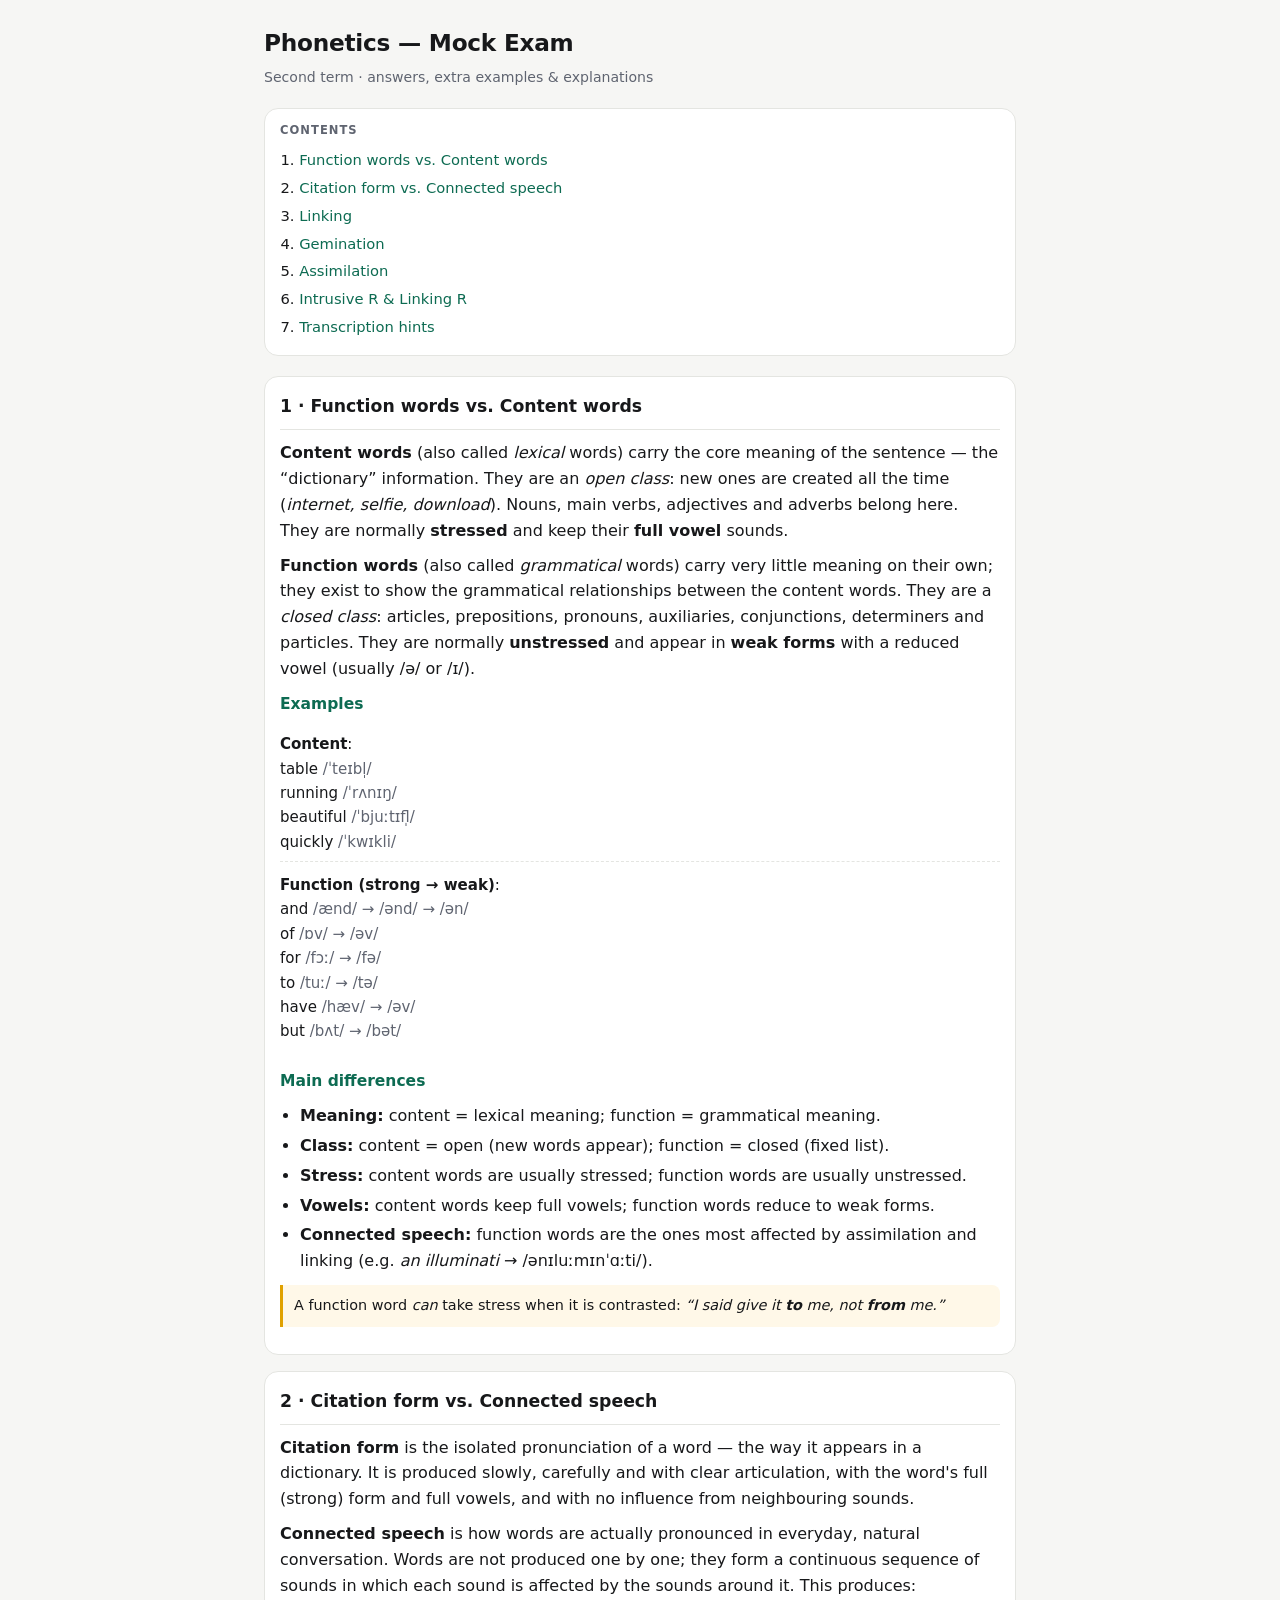
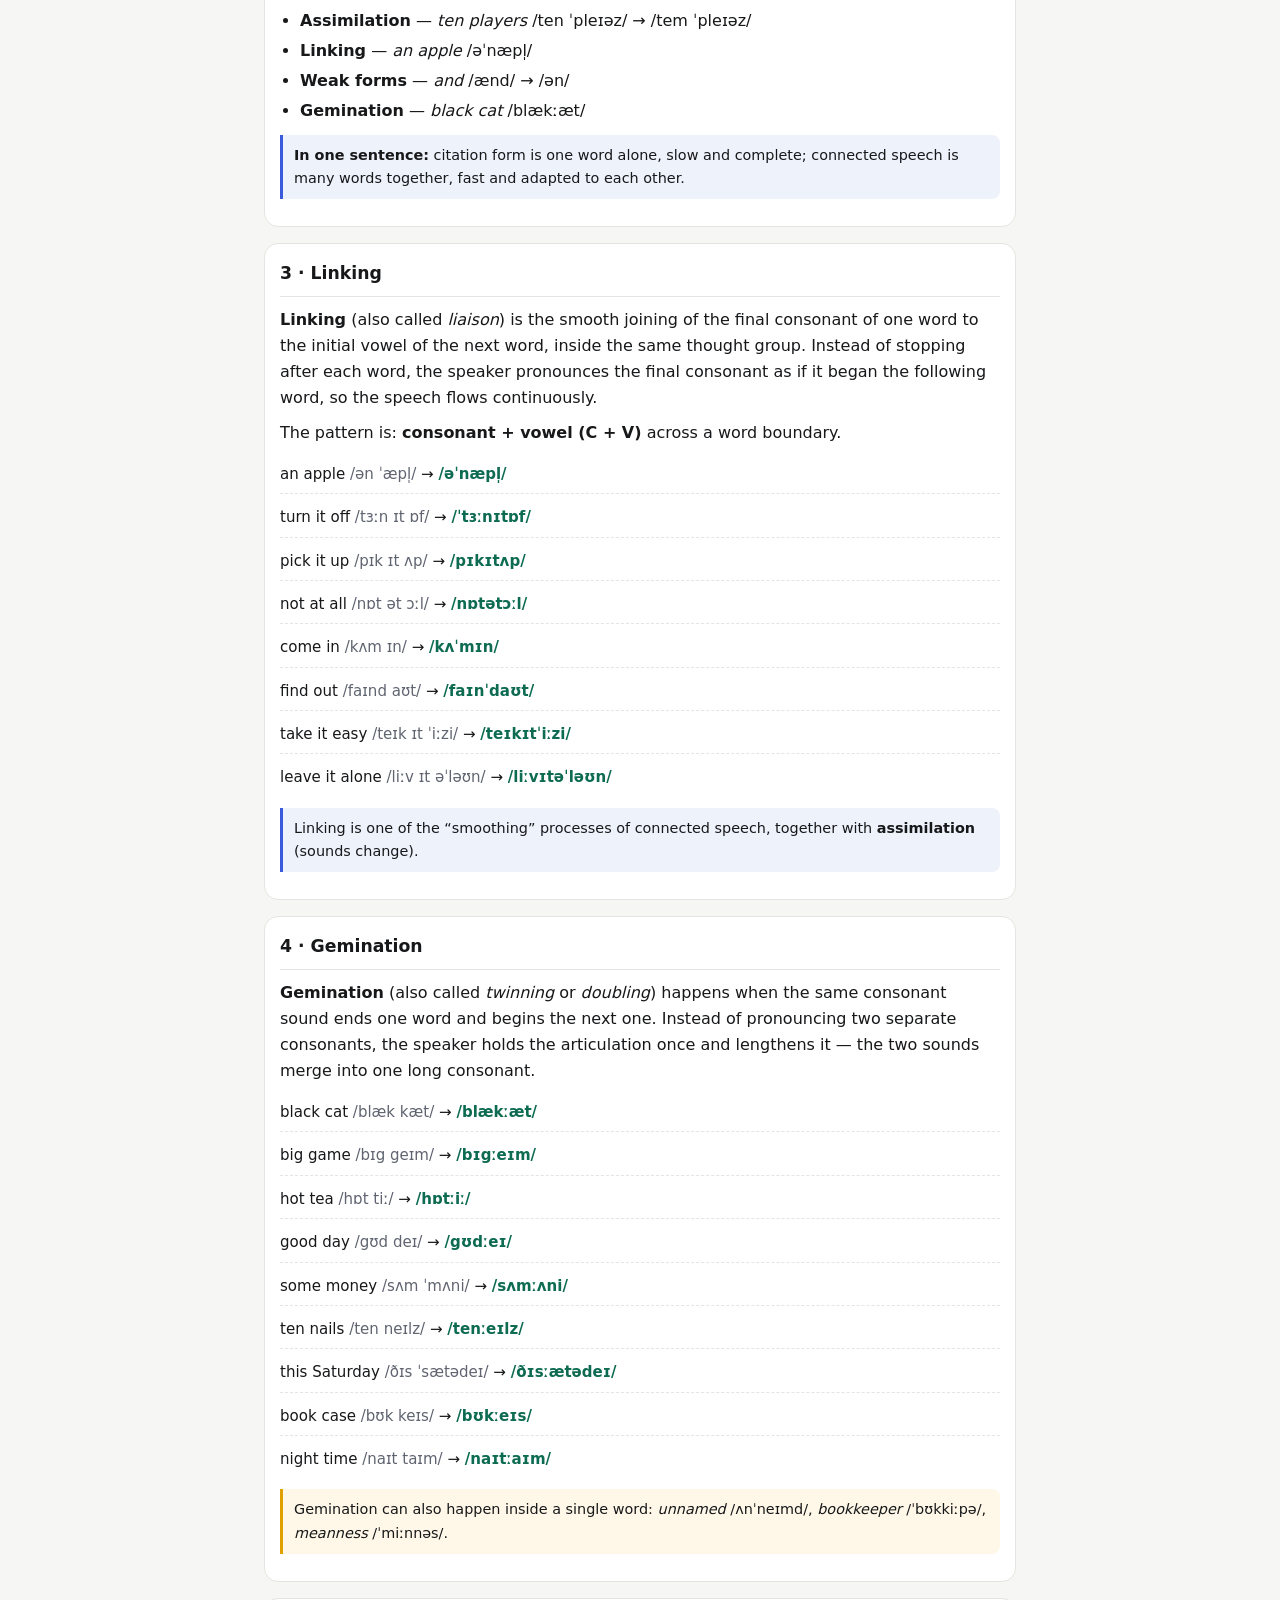
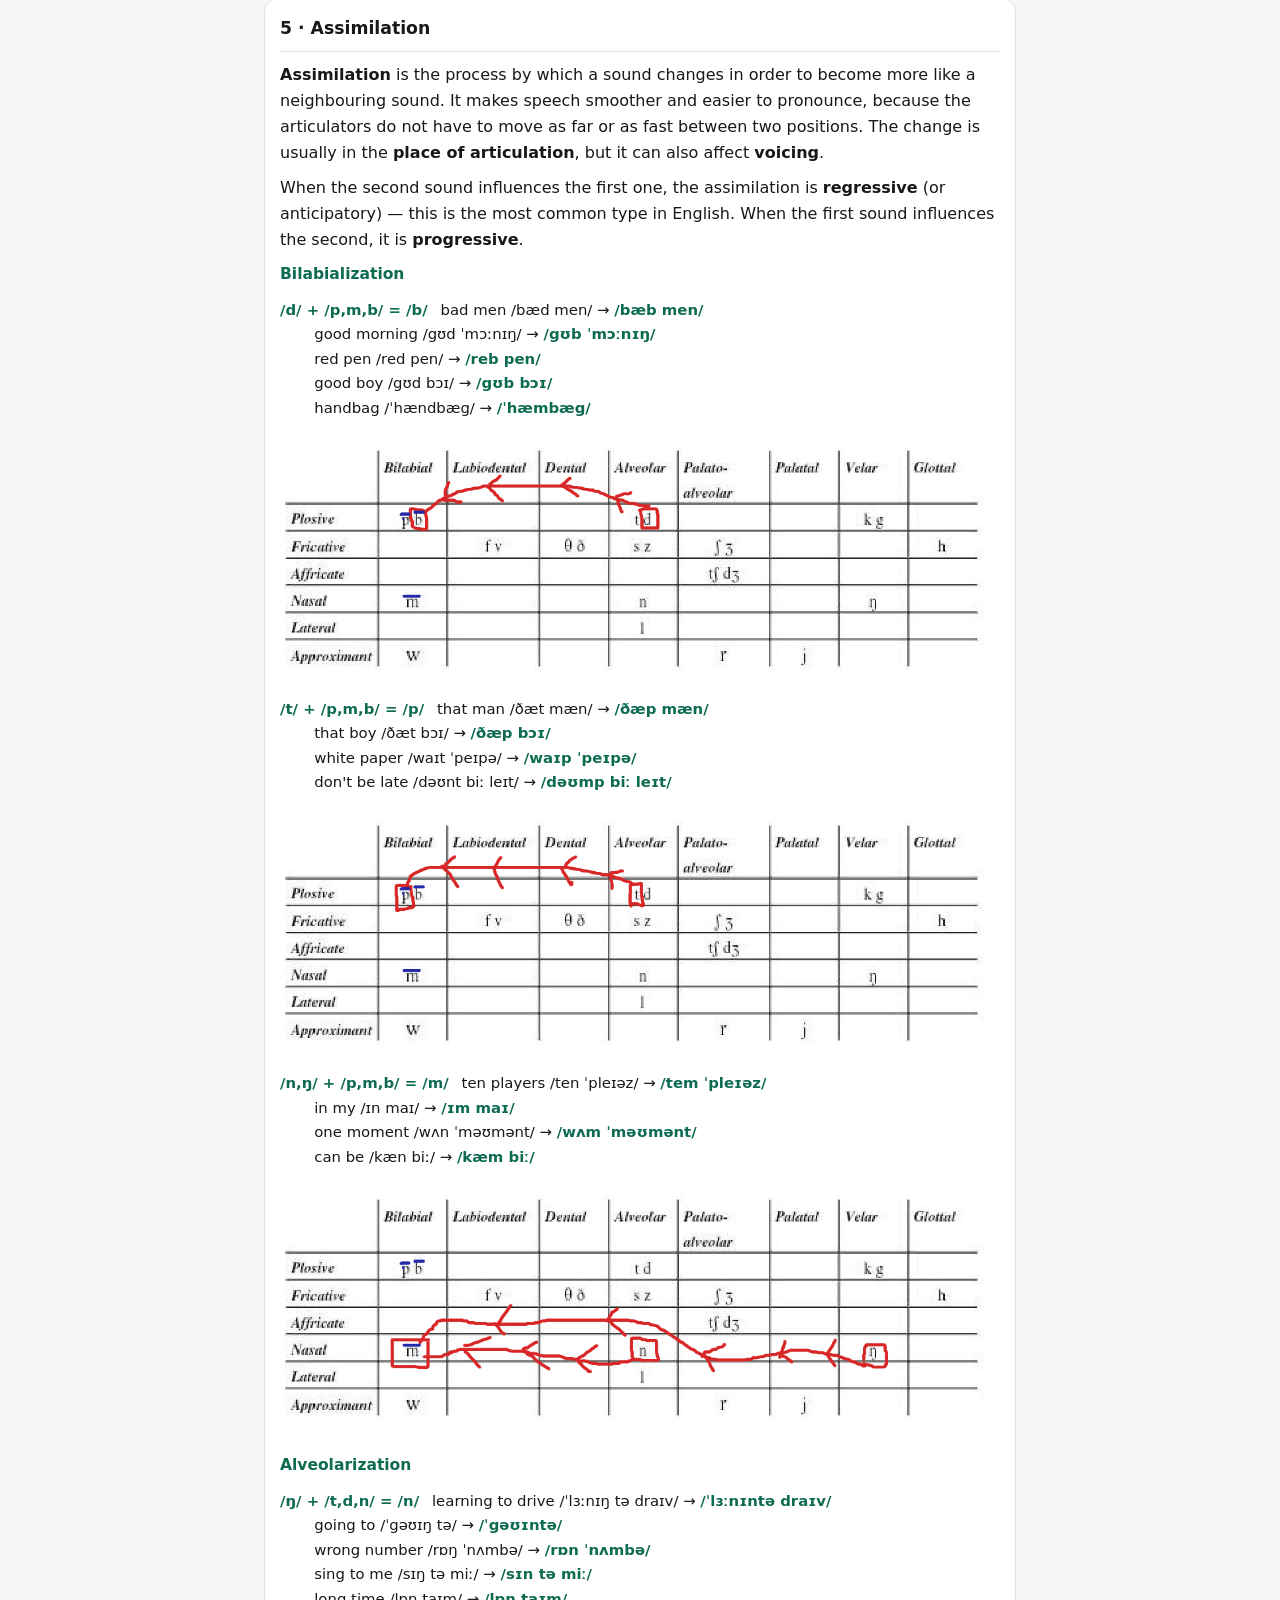
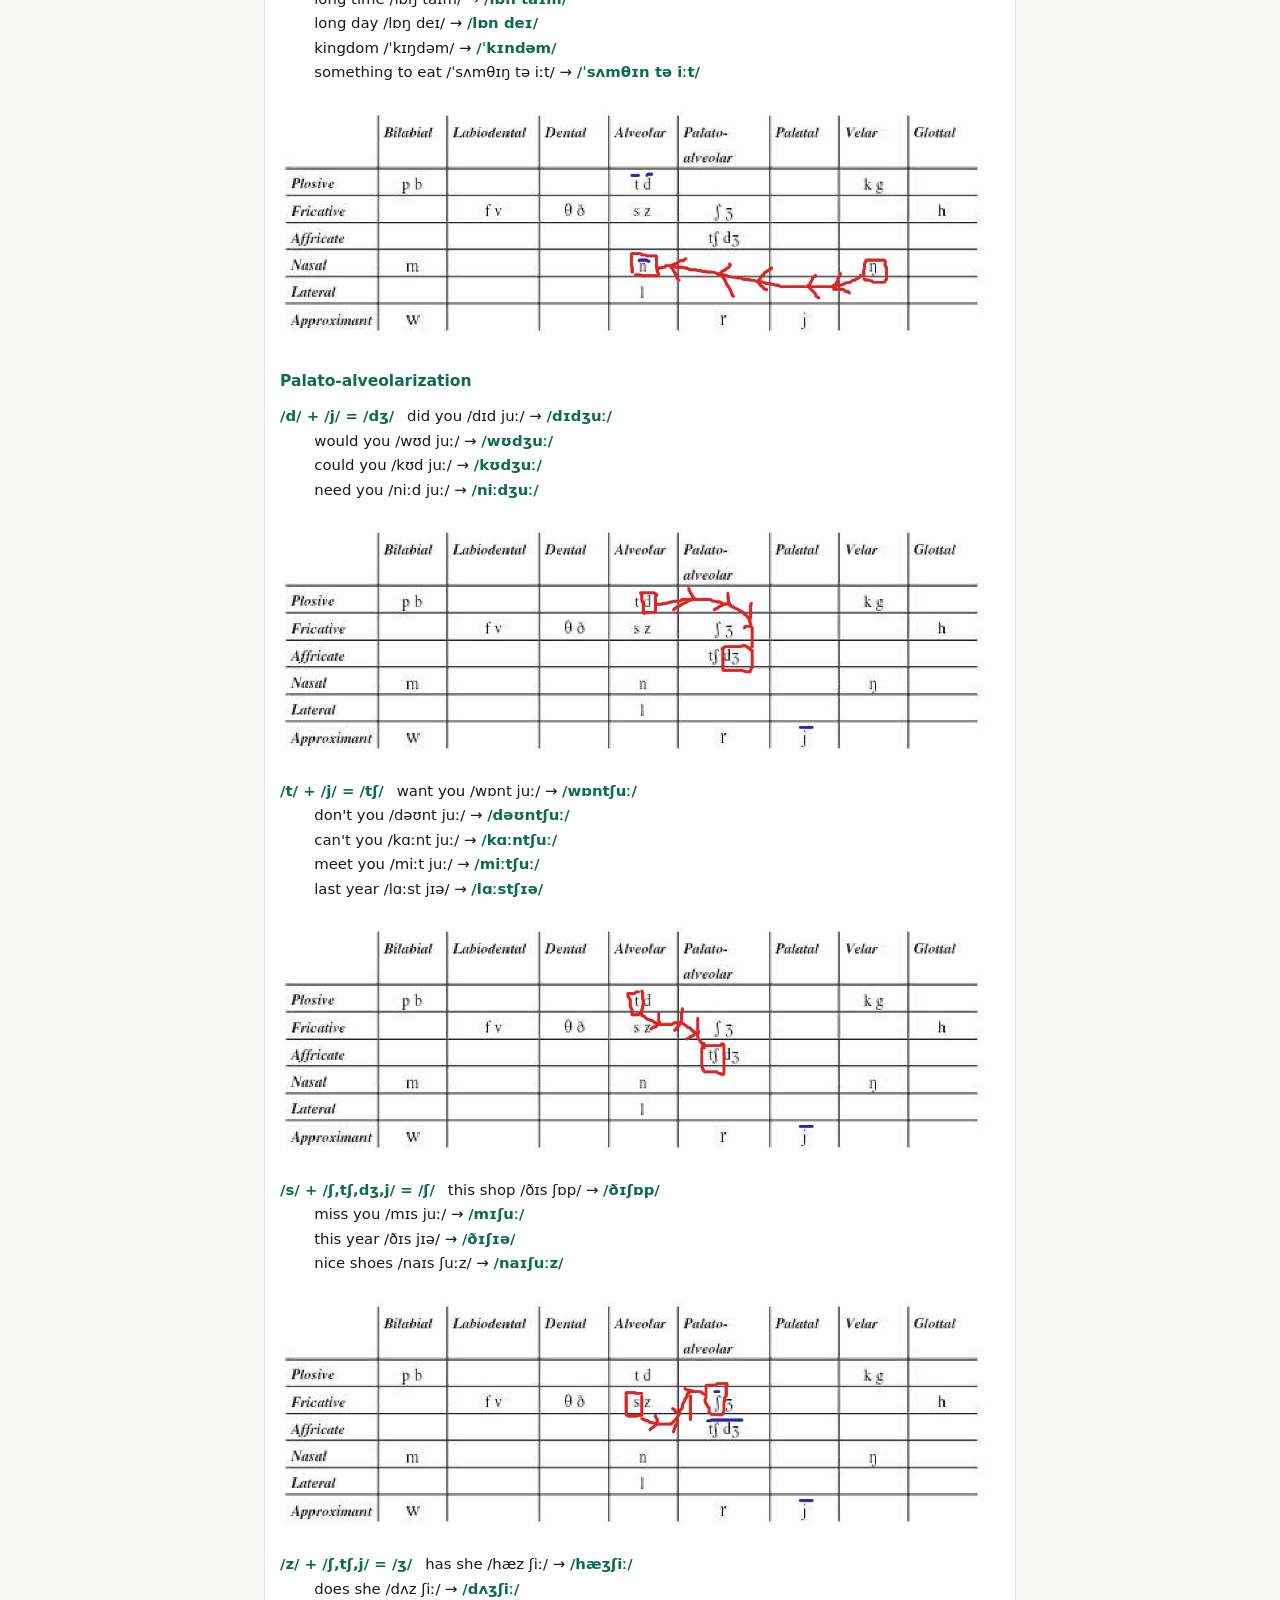
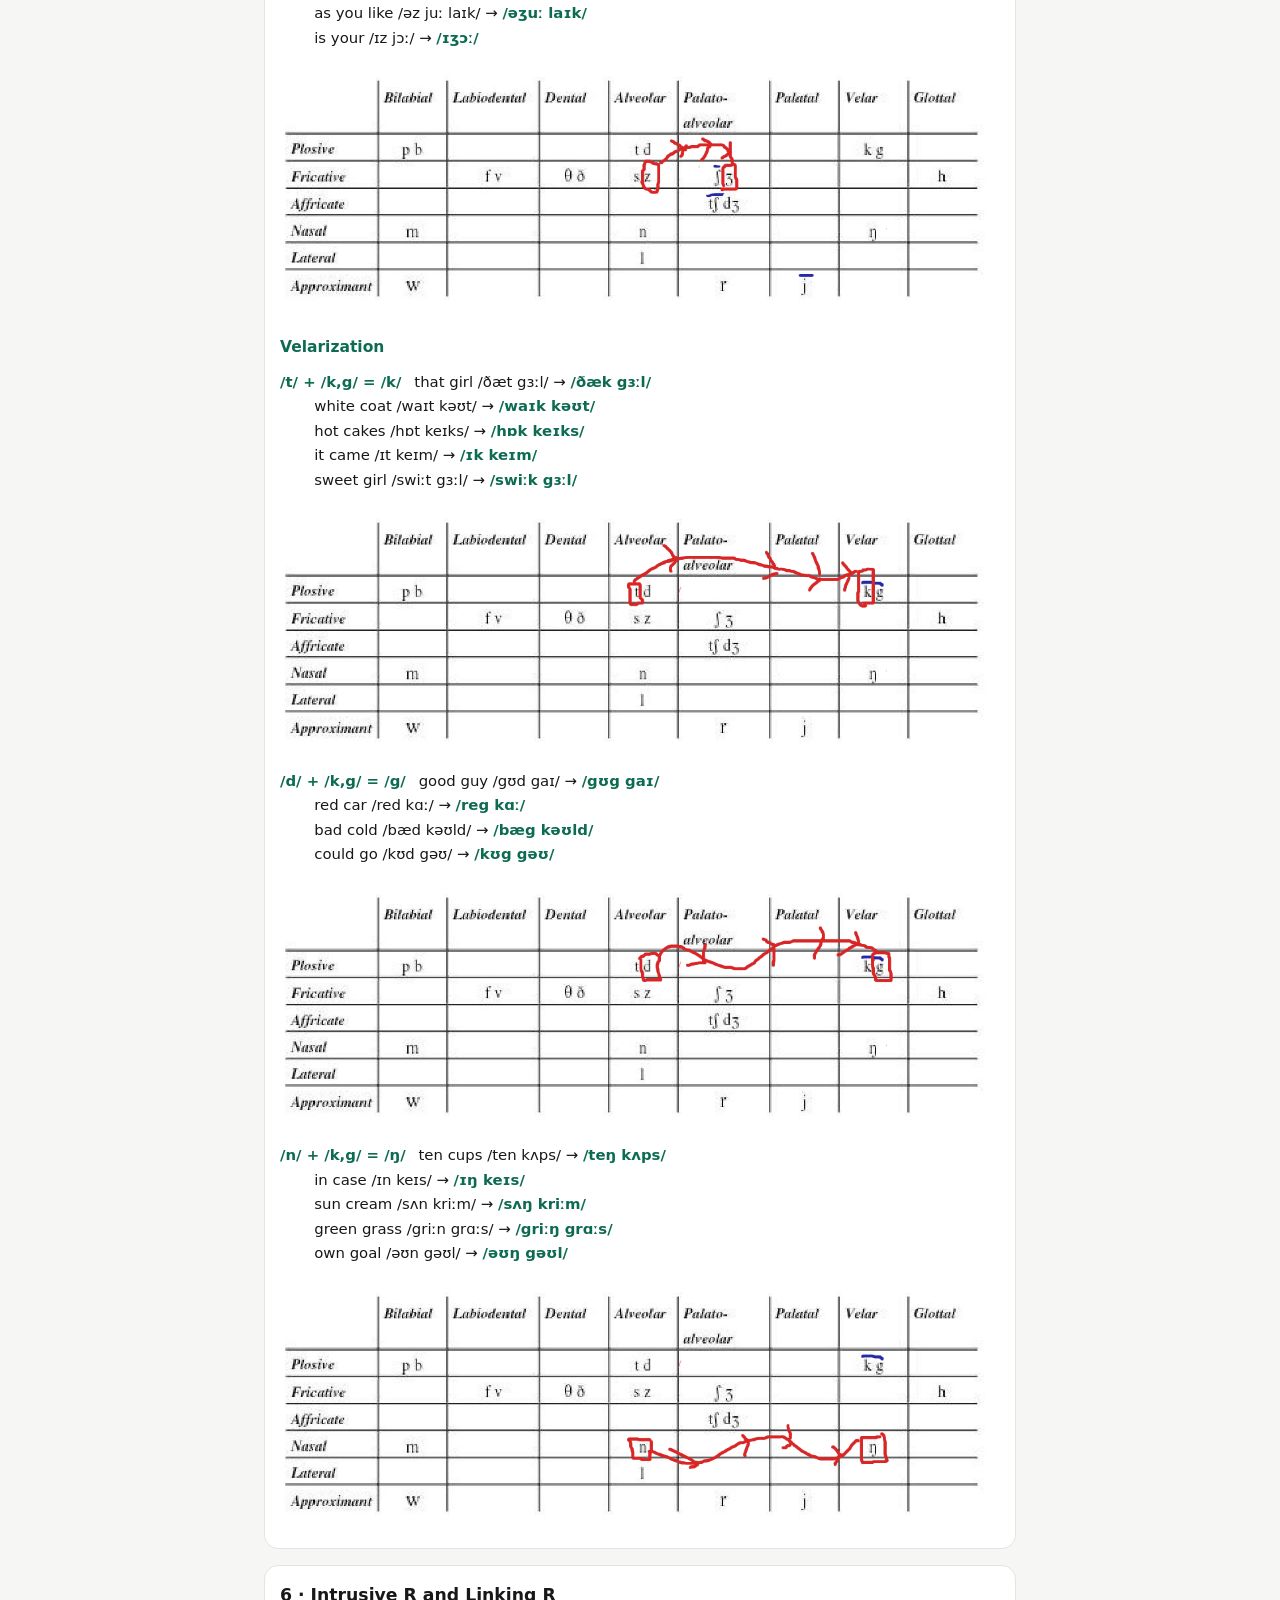
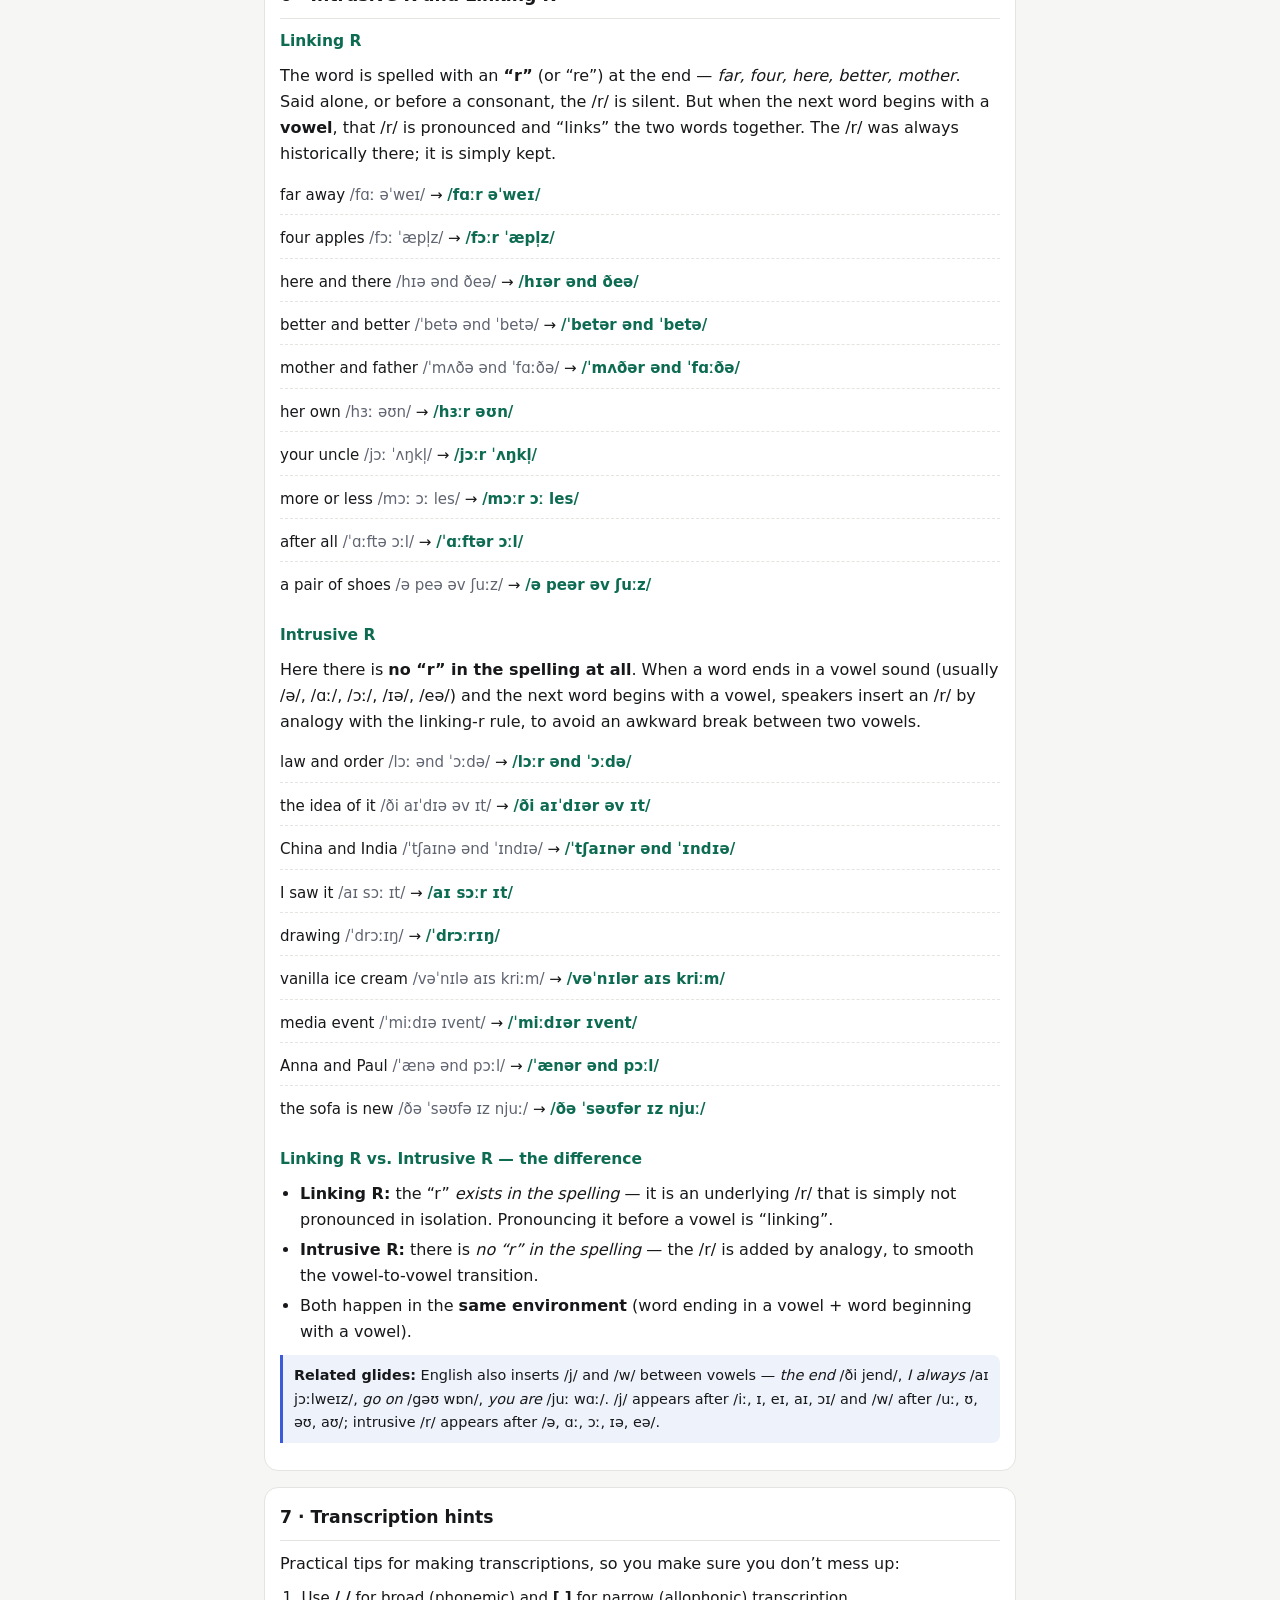
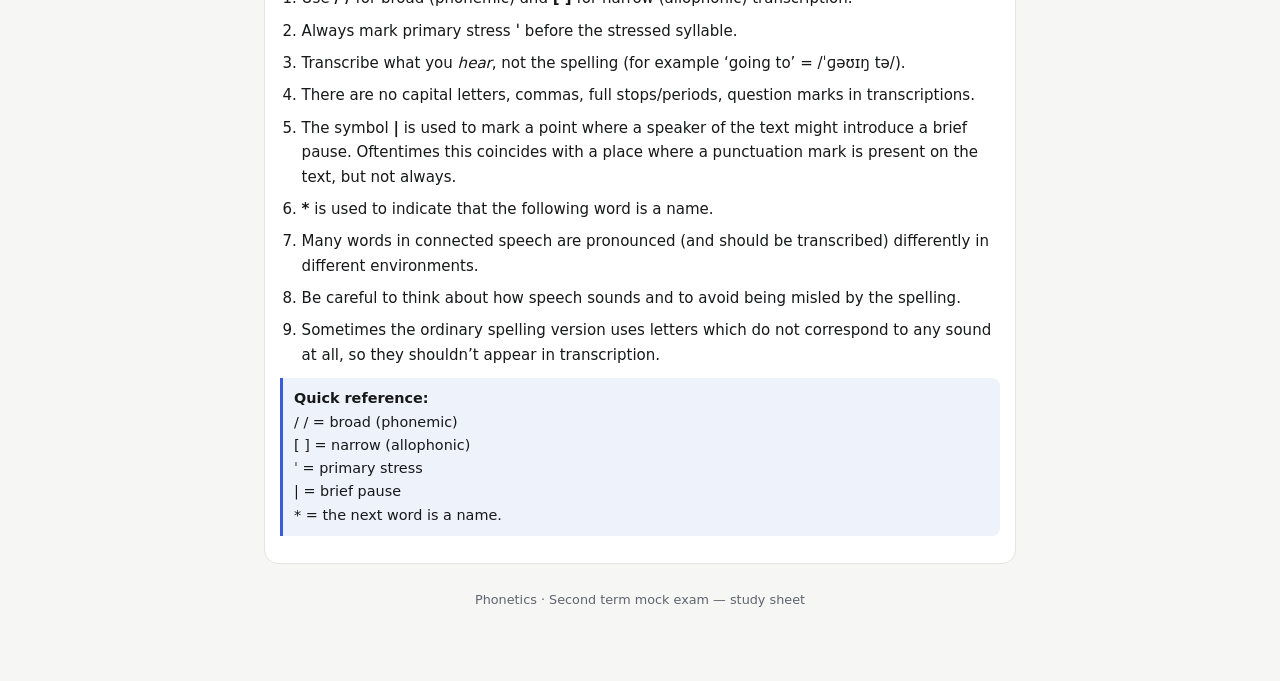
==== commit 6b5e896e: "improve a lil bit" ====
--- a/secondExamButBetter.html
+++ b/secondExamButBetter.html
@@ -118,10 +118,8 @@
 
       <h3>Examples</h3>
       <ul class="ex">
-        <li>Content: table <span class="from">/ˈteɪbl̩/</span> · running <span class="from">/ˈrʌnɪŋ/</span> · beautiful <span class="from">/ˈbjuːtɪfl̩/</span> · quickly <span class="from">/ˈkwɪkli/</span></li>
-        <li>Function (strong → weak): and <span class="from">/ænd/ → /ənd/ → /ən/</span></li>
-        <li>of <span class="from">/ɒv/ → /əv/</span> · for <span class="from">/fɔː/ → /fə/</span> · to <span class="from">/tuː/ → /tə/</span></li>
-        <li>can <span class="from">/kæn/ → /kən/</span> · have <span class="from">/hæv/ → /əv/</span> · but <span class="from">/bʌt/ → /bət/</span></li>
+        <li><strong>Content</strong>: <br> table <span class="from">/ˈteɪbl̩/</span> <br> running <span class="from">/ˈrʌnɪŋ/</span> <br> beautiful <span class="from">/ˈbjuːtɪfl̩/</span> <br> quickly <span class="from">/ˈkwɪkli/</span></li>
+        <li><strong>Function (strong → weak)</strong>: <br> and <span class="from">/ænd/ → /ənd/ → /ən/</span> <br>of <span class="from">/ɒv/ → /əv/</span> <br> for <span class="from">/fɔː/ → /fə/</span> <br> to <span class="from">/tuː/ → /tə/</span> <br> have <span class="from">/hæv/ → /əv/</span> <br> but <span class="from">/bʌt/ → /bət/</span> </li>
       </ul>
 
       <h3>Main differences</h3>
@@ -131,7 +129,7 @@
         <li><strong>Stress:</strong> content words are usually stressed; function words are usually unstressed.</li>
         <li><strong>Vowels:</strong> content words keep full vowels; function words reduce to weak forms.</li>
         <li><strong>Connected speech:</strong> function words are the ones most affected by assimilation
-            and linking (e.g. <em>ten players</em> → <span class="ipa">/tem pleɪəz/</span>).</li>
+            and linking (e.g. <em>an illuminati</em> → <span class="ipa">/ənɪluːmɪnˈɑːti/</span>).</li>
       </ul>
 
       <div class="note">A function word <em>can</em> take stress when it is contrasted:
